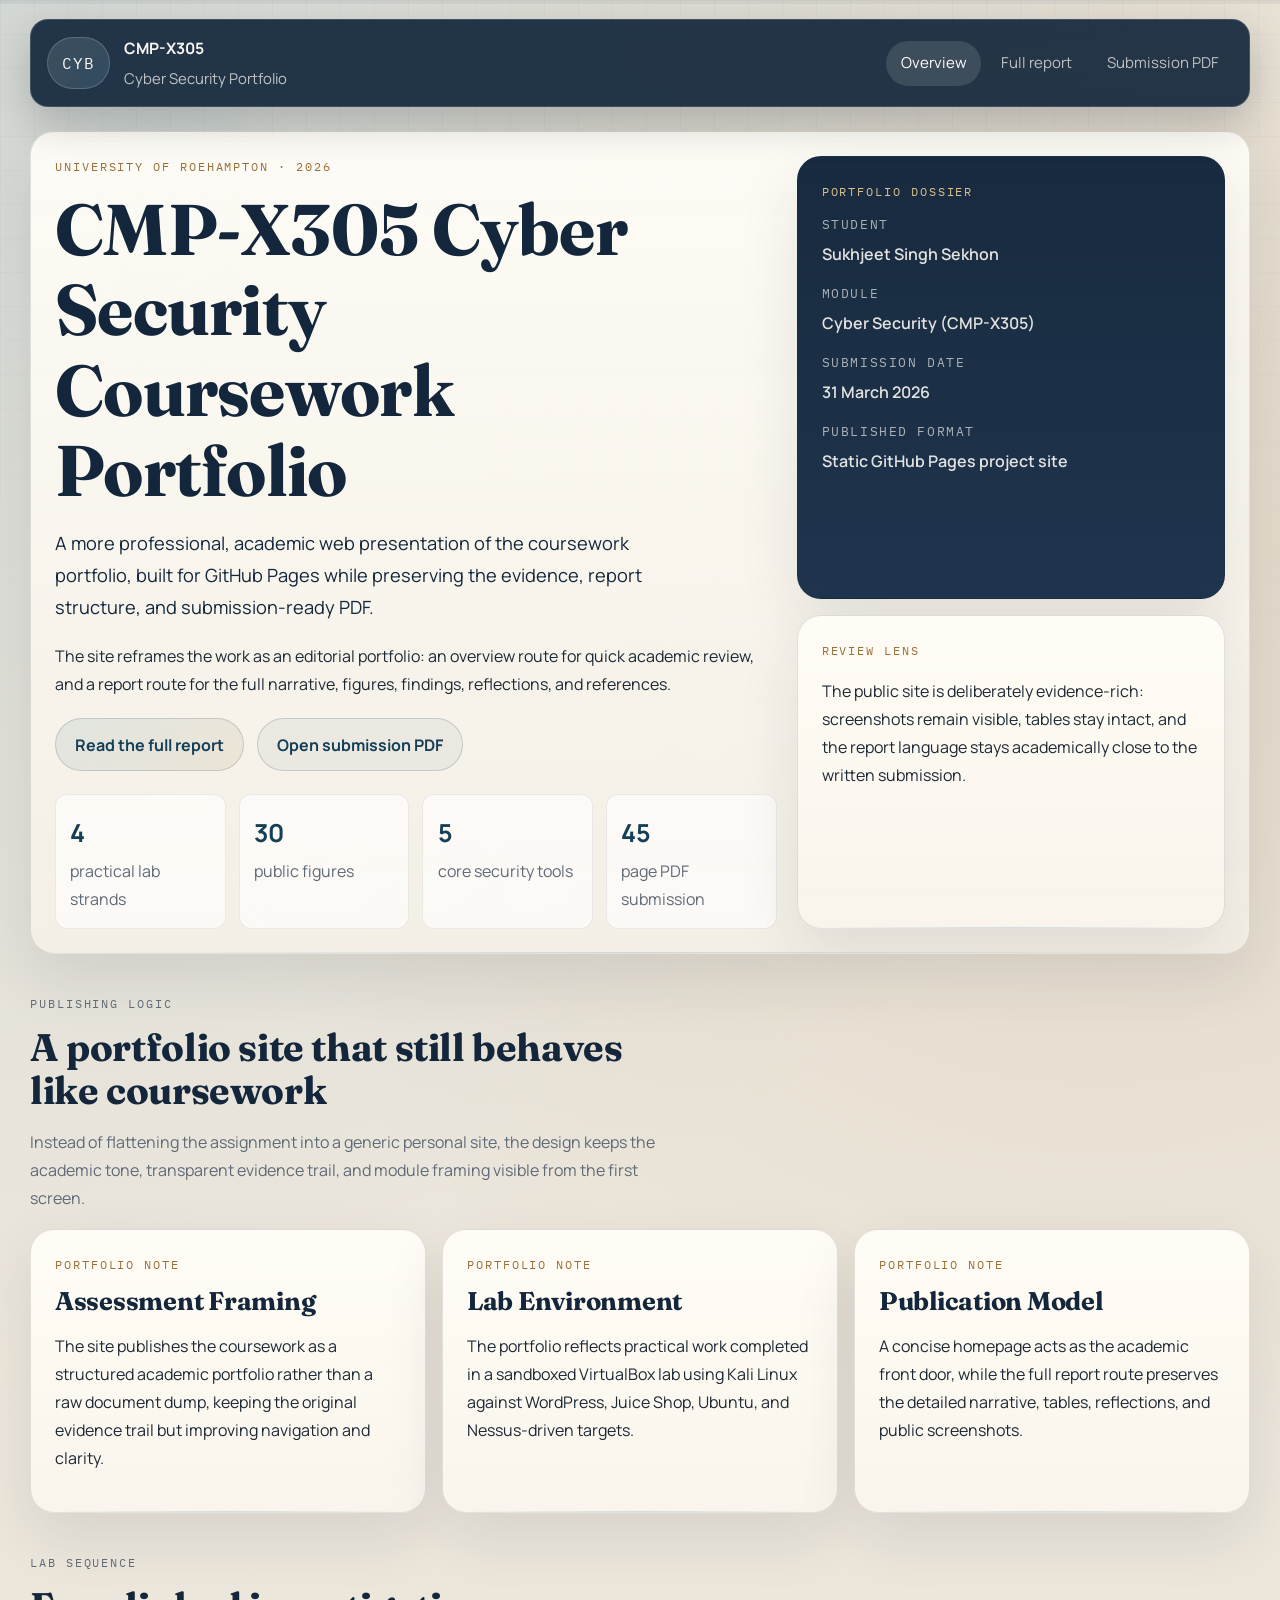
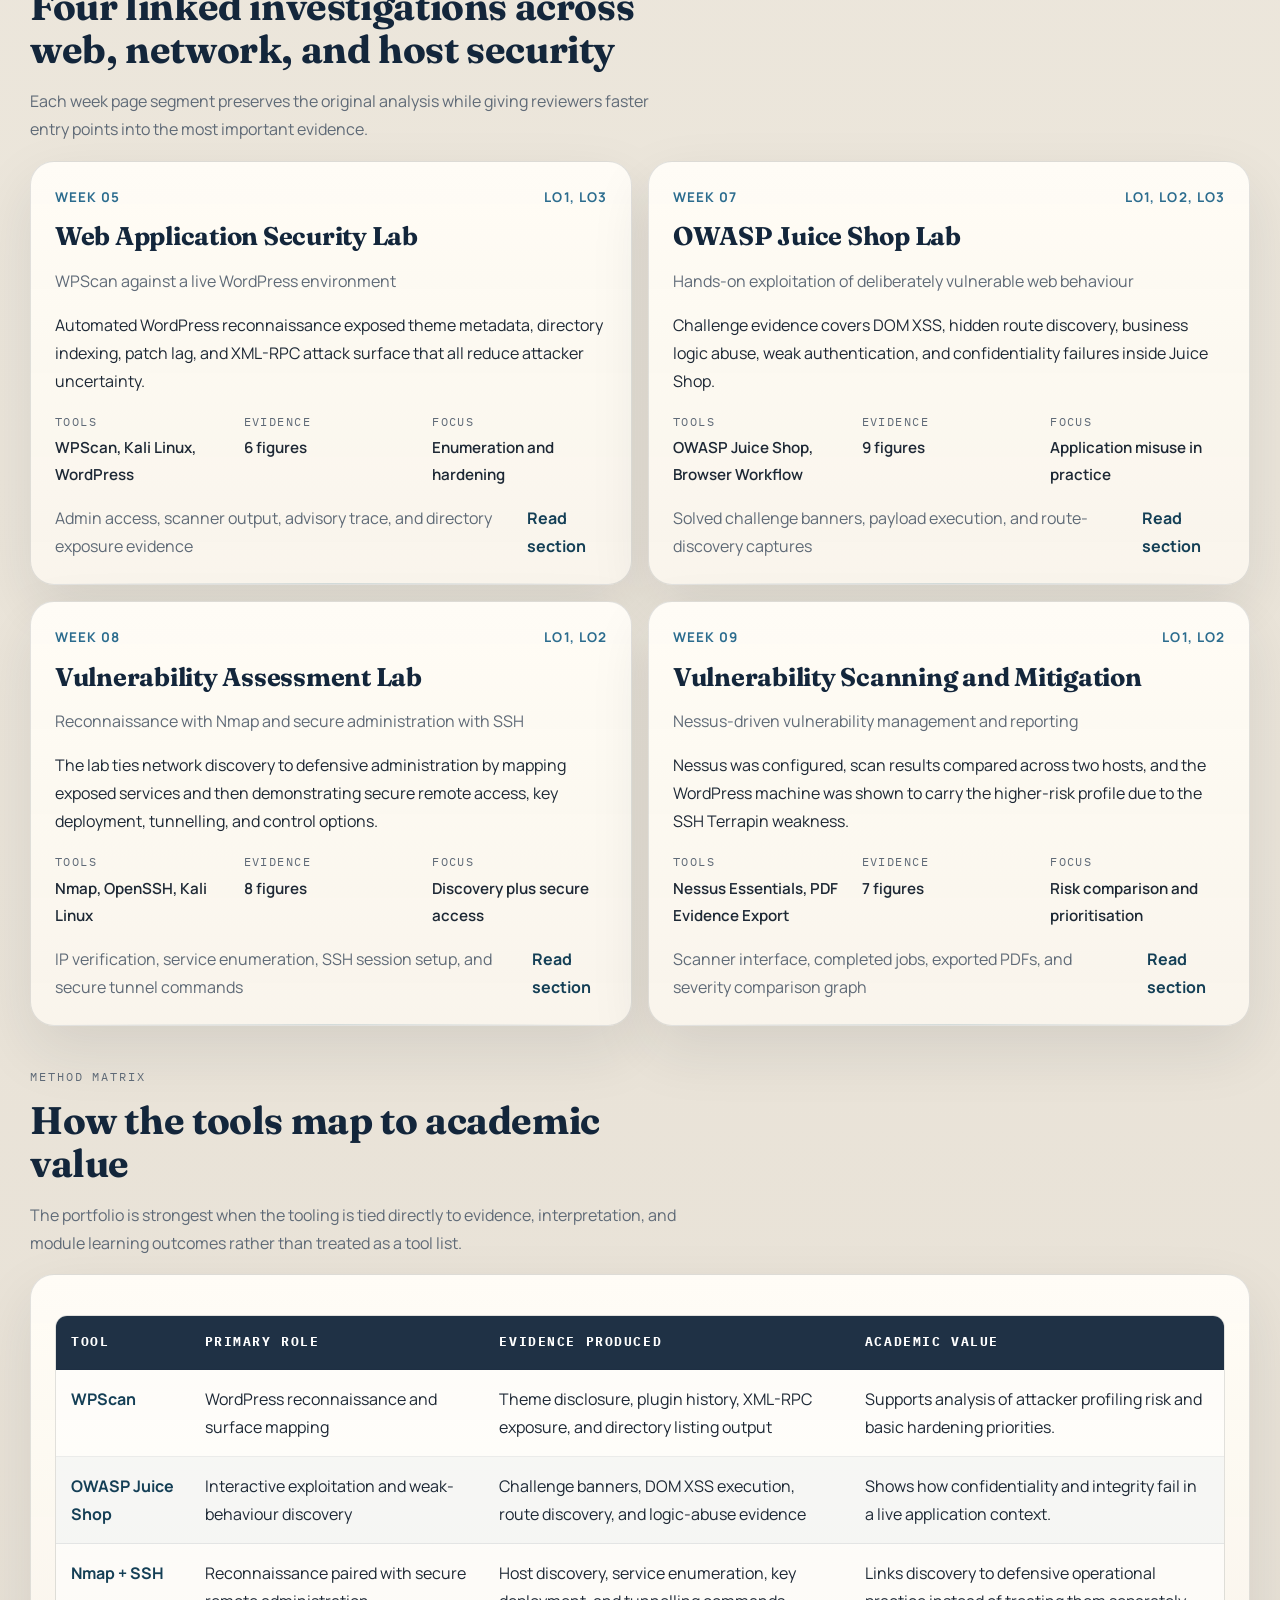
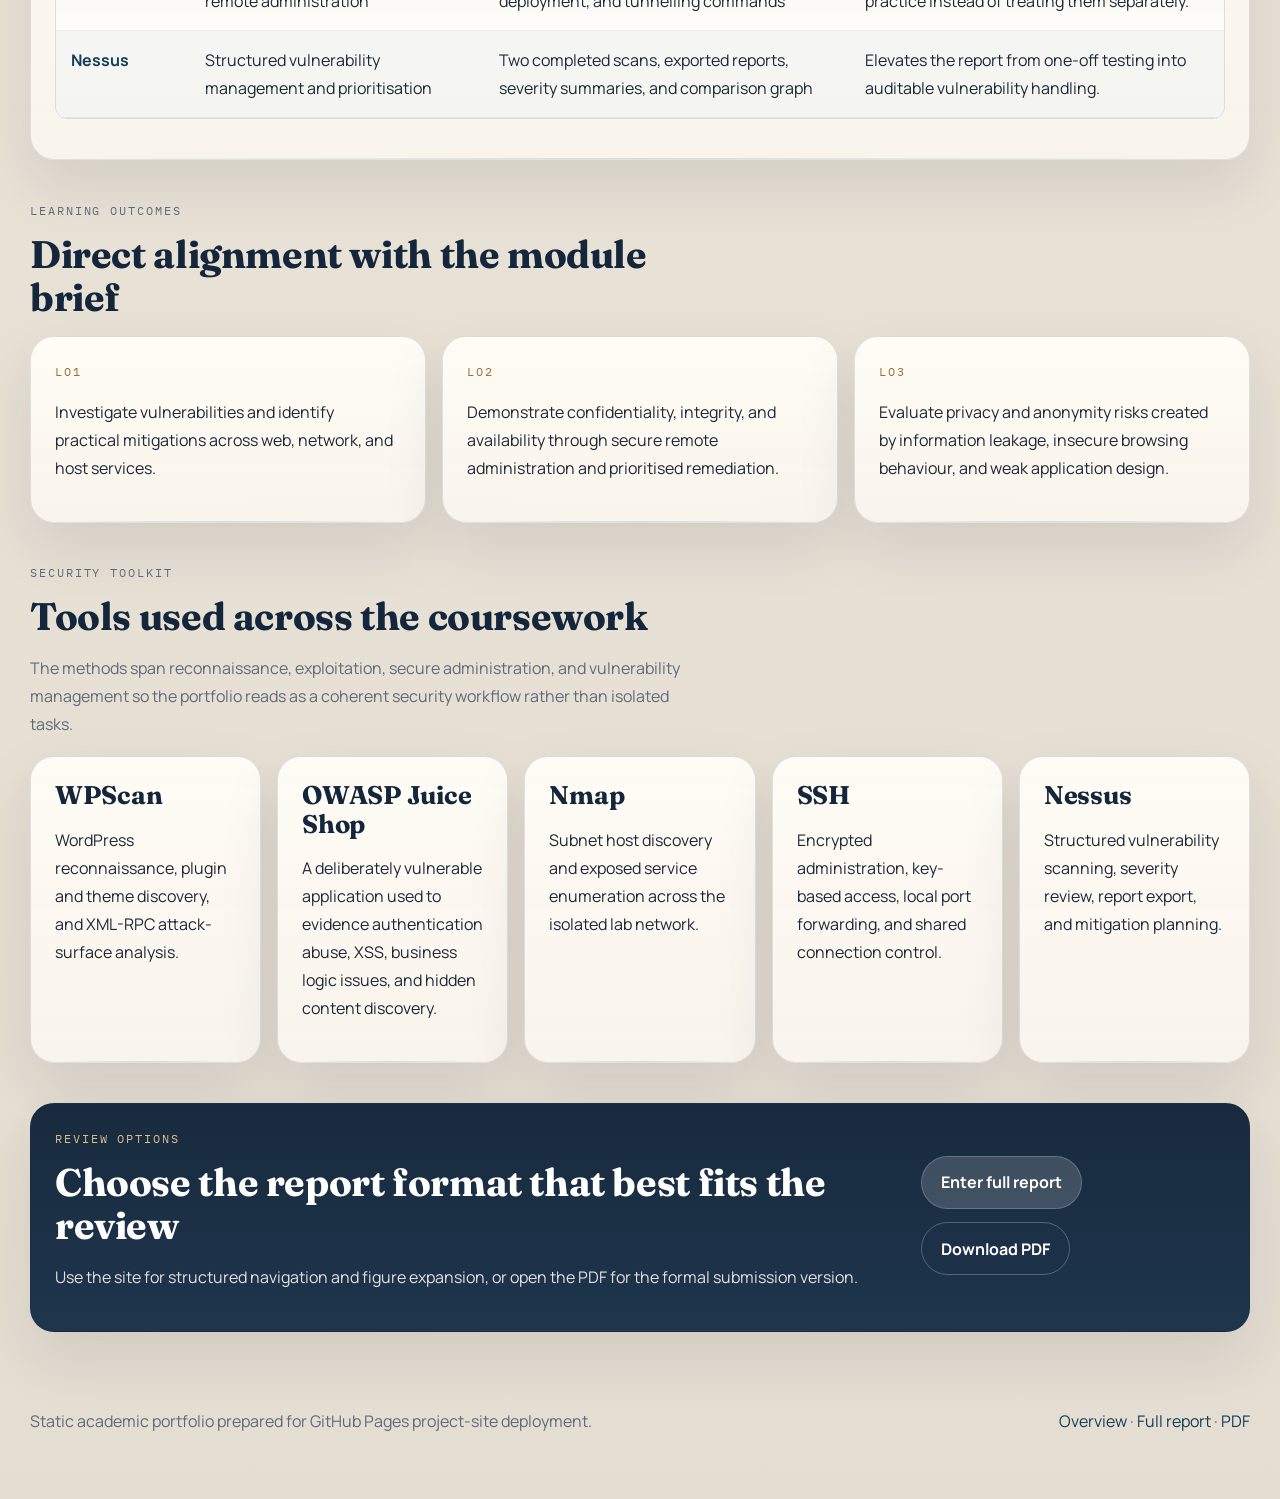
==== index.html @ ece49873 "Mirror Pages site to repo root for compatibility" ====
<!doctype html>
<html lang="en">
  <head>
    <meta charset="utf-8" />
    <meta name="viewport" content="width=device-width, initial-scale=1" />
    <title>CMP-X305 Cyber Security Portfolio</title>
    <meta name="description" content="An academic GitHub Pages portfolio for CMP-X305, presenting four cyber security labs with structured evidence, analysis, reflection, and downloadable submission material." />
    <meta name="theme-color" content="#112338" />
    <link rel="stylesheet" href="assets/css/styles.css" />
  </head>
  <body class="page-home">
    <div class="scroll-progress" aria-hidden="true"><span class="scroll-progress__bar" data-progress-bar></span></div>
    <a class="skip-link" href="#main-content">Skip to main content</a>
    <div class="page-glow page-glow--one" aria-hidden="true"></div>
    <div class="page-glow page-glow--two" aria-hidden="true"></div>
    <div class="site-shell">
      
    <header class="site-header">
      <a class="brand" href="./">
        <span class="brand-mark">CYB</span>
        <span class="brand-text">
          <strong>CMP-X305</strong>
          <span>Cyber Security Portfolio</span>
        </span>
      </a>
      <nav class="site-nav" aria-label="Primary">
        <a href="./" aria-current="page">Overview</a>
        <a href="report/">Full report</a>
        <a href="assets/docs/cyb-report-fixed-v3.pdf">Submission PDF</a>
      </nav>
    </header>
    
      <main id="main-content">
        <section class="hero panel panel--hero" data-reveal>
          <div class="hero__copy">
            <p class="section-kicker">University of Roehampton · 2026</p>
            <h1>CMP-X305 Cyber Security Coursework Portfolio</h1>
            <p class="hero__lede">
              A more professional, academic web presentation of the coursework portfolio, built for GitHub Pages while preserving the evidence, report structure, and submission-ready PDF.
            </p>
            <p>
              The site reframes the work as an editorial portfolio: an overview route for quick academic review, and a report route for the full narrative, figures, findings, reflections, and references.
            </p>
            <div class="hero__actions">
              <a class="button" href="report/">Read the full report</a>
              <a class="button button--secondary" href="assets/docs/cyb-report-fixed-v3.pdf">Open submission PDF</a>
            </div>
            <ul class="hero-stats">
              <li><strong>4</strong><span>practical lab strands</span></li>
              <li><strong>30</strong><span>public figures</span></li>
              <li><strong>5</strong><span>core security tools</span></li>
              <li><strong>45</strong><span>page PDF submission</span></li>
            </ul>
          </div>
          <aside class="hero__aside">
            <article class="aside-card panel panel--navy">
              <p class="section-kicker">Portfolio dossier</p>
              <dl class="meta-list">
                <div><dt>Student</dt><dd>Sukhjeet Singh Sekhon</dd></div>
                <div><dt>Module</dt><dd>Cyber Security (CMP-X305)</dd></div>
                <div><dt>Submission date</dt><dd>31 March 2026</dd></div>
                <div><dt>Published format</dt><dd>Static GitHub Pages project site</dd></div>
              </dl>
            </article>
            <article class="aside-card panel panel--paper">
              <p class="section-kicker">Review lens</p>
              <p>
                The public site is deliberately evidence-rich: screenshots remain visible, tables stay intact, and the report language stays academically close to the written submission.
              </p>
            </article>
          </aside>
        </section>

        <section class="section-block">
          <div class="section-heading" data-reveal>
            <p class="section-kicker">Publishing logic</p>
            <h2>A portfolio site that still behaves like coursework</h2>
            <p>Instead of flattening the assignment into a generic personal site, the design keeps the academic tone, transparent evidence trail, and module framing visible from the first screen.</p>
          </div>
          <div class="dossier-grid">
            
            <article class="dossier-card panel panel--paper" data-reveal>
              <p class="section-kicker">Portfolio note</p>
              <h3>Assessment Framing</h3>
              <p>The site publishes the coursework as a structured academic portfolio rather than a raw document dump, keeping the original evidence trail but improving navigation and clarity.</p>
            </article>
            

            <article class="dossier-card panel panel--paper" data-reveal>
              <p class="section-kicker">Portfolio note</p>
              <h3>Lab Environment</h3>
              <p>The portfolio reflects practical work completed in a sandboxed VirtualBox lab using Kali Linux against WordPress, Juice Shop, Ubuntu, and Nessus-driven targets.</p>
            </article>
            

            <article class="dossier-card panel panel--paper" data-reveal>
              <p class="section-kicker">Portfolio note</p>
              <h3>Publication Model</h3>
              <p>A concise homepage acts as the academic front door, while the full report route preserves the detailed narrative, tables, reflections, and public screenshots.</p>
            </article>
            
          </div>
        </section>

        <section class="section-block">
          <div class="section-heading" data-reveal>
            <p class="section-kicker">Lab sequence</p>
            <h2>Four linked investigations across web, network, and host security</h2>
            <p>Each week page segment preserves the original analysis while giving reviewers faster entry points into the most important evidence.</p>
          </div>
          <div class="week-grid">
            
            <article class="week-card panel panel--paper" data-reveal>
              <div class="week-card__eyebrow">
                <span>Week 05</span>
                <span>LO1, LO3</span>
              </div>
              <h3>Web Application Security Lab</h3>
              <p class="week-card__topic">WPScan against a live WordPress environment</p>
              <p>Automated WordPress reconnaissance exposed theme metadata, directory indexing, patch lag, and XML-RPC attack surface that all reduce attacker uncertainty.</p>
              <dl class="metric-grid">
                <div><dt>Tools</dt><dd>WPScan, Kali Linux, WordPress</dd></div>
                <div><dt>Evidence</dt><dd>6 figures</dd></div>
                <div><dt>Focus</dt><dd>Enumeration and hardening</dd></div>
              </dl>
              <div class="card-footer">
                <span>Admin access, scanner output, advisory trace, and directory exposure evidence</span>
                <a class="text-link" href="report/#week-05">Read section</a>
              </div>
            </article>
            

            <article class="week-card panel panel--paper" data-reveal>
              <div class="week-card__eyebrow">
                <span>Week 07</span>
                <span>LO1, LO2, LO3</span>
              </div>
              <h3>OWASP Juice Shop Lab</h3>
              <p class="week-card__topic">Hands-on exploitation of deliberately vulnerable web behaviour</p>
              <p>Challenge evidence covers DOM XSS, hidden route discovery, business logic abuse, weak authentication, and confidentiality failures inside Juice Shop.</p>
              <dl class="metric-grid">
                <div><dt>Tools</dt><dd>OWASP Juice Shop, Browser Workflow</dd></div>
                <div><dt>Evidence</dt><dd>9 figures</dd></div>
                <div><dt>Focus</dt><dd>Application misuse in practice</dd></div>
              </dl>
              <div class="card-footer">
                <span>Solved challenge banners, payload execution, and route-discovery captures</span>
                <a class="text-link" href="report/#week-07">Read section</a>
              </div>
            </article>
            

            <article class="week-card panel panel--paper" data-reveal>
              <div class="week-card__eyebrow">
                <span>Week 08</span>
                <span>LO1, LO2</span>
              </div>
              <h3>Vulnerability Assessment Lab</h3>
              <p class="week-card__topic">Reconnaissance with Nmap and secure administration with SSH</p>
              <p>The lab ties network discovery to defensive administration by mapping exposed services and then demonstrating secure remote access, key deployment, tunnelling, and control options.</p>
              <dl class="metric-grid">
                <div><dt>Tools</dt><dd>Nmap, OpenSSH, Kali Linux</dd></div>
                <div><dt>Evidence</dt><dd>8 figures</dd></div>
                <div><dt>Focus</dt><dd>Discovery plus secure access</dd></div>
              </dl>
              <div class="card-footer">
                <span>IP verification, service enumeration, SSH session setup, and secure tunnel commands</span>
                <a class="text-link" href="report/#week-08">Read section</a>
              </div>
            </article>
            

            <article class="week-card panel panel--paper" data-reveal>
              <div class="week-card__eyebrow">
                <span>Week 09</span>
                <span>LO1, LO2</span>
              </div>
              <h3>Vulnerability Scanning and Mitigation</h3>
              <p class="week-card__topic">Nessus-driven vulnerability management and reporting</p>
              <p>Nessus was configured, scan results compared across two hosts, and the WordPress machine was shown to carry the higher-risk profile due to the SSH Terrapin weakness.</p>
              <dl class="metric-grid">
                <div><dt>Tools</dt><dd>Nessus Essentials, PDF Evidence Export</dd></div>
                <div><dt>Evidence</dt><dd>7 figures</dd></div>
                <div><dt>Focus</dt><dd>Risk comparison and prioritisation</dd></div>
              </dl>
              <div class="card-footer">
                <span>Scanner interface, completed jobs, exported PDFs, and severity comparison graph</span>
                <a class="text-link" href="report/#week-09">Read section</a>
              </div>
            </article>
            
          </div>
        </section>

        <section class="section-block section-block--split">
          <div class="section-heading" data-reveal>
            <p class="section-kicker">Method matrix</p>
            <h2>How the tools map to academic value</h2>
            <p>The portfolio is strongest when the tooling is tied directly to evidence, interpretation, and module learning outcomes rather than treated as a tool list.</p>
          </div>
          <div class="panel panel--paper matrix-panel" data-reveal>
            <div class="table-wrap">
              <table class="report-table report-table--matrix">
                <thead>
                  <tr>
                    <th>Tool</th>
                    <th>Primary role</th>
                    <th>Evidence produced</th>
                    <th>Academic value</th>
                  </tr>
                </thead>
                <tbody>
                  <tr><td>WPScan</td><td>WordPress reconnaissance and surface mapping</td><td>Theme disclosure, plugin history, XML-RPC exposure, and directory listing output</td><td>Supports analysis of attacker profiling risk and basic hardening priorities.</td></tr><tr><td>OWASP Juice Shop</td><td>Interactive exploitation and weak-behaviour discovery</td><td>Challenge banners, DOM XSS execution, route discovery, and logic-abuse evidence</td><td>Shows how confidentiality and integrity fail in a live application context.</td></tr><tr><td>Nmap + SSH</td><td>Reconnaissance paired with secure remote administration</td><td>Host discovery, service enumeration, key deployment, and tunnelling commands</td><td>Links discovery to defensive operational practice instead of treating them separately.</td></tr><tr><td>Nessus</td><td>Structured vulnerability management and prioritisation</td><td>Two completed scans, exported reports, severity summaries, and comparison graph</td><td>Elevates the report from one-off testing into auditable vulnerability handling.</td></tr>
                </tbody>
              </table>
            </div>
          </div>
        </section>

        <section class="section-block">
          <div class="section-heading" data-reveal>
            <p class="section-kicker">Learning outcomes</p>
            <h2>Direct alignment with the module brief</h2>
          </div>
          <div class="outcome-grid">
            
            <article class="outcome-card panel panel--paper" data-reveal>
              <p class="section-kicker">LO1</p>
              <p>Investigate vulnerabilities and identify practical mitigations across web, network, and host services.</p>
            </article>
            

            <article class="outcome-card panel panel--paper" data-reveal>
              <p class="section-kicker">LO2</p>
              <p>Demonstrate confidentiality, integrity, and availability through secure remote administration and prioritised remediation.</p>
            </article>
            

            <article class="outcome-card panel panel--paper" data-reveal>
              <p class="section-kicker">LO3</p>
              <p>Evaluate privacy and anonymity risks created by information leakage, insecure browsing behaviour, and weak application design.</p>
            </article>
            
          </div>
        </section>

        <section class="section-block">
          <div class="section-heading" data-reveal>
            <p class="section-kicker">Security toolkit</p>
            <h2>Tools used across the coursework</h2>
            <p>The methods span reconnaissance, exploitation, secure administration, and vulnerability management so the portfolio reads as a coherent security workflow rather than isolated tasks.</p>
          </div>
          <div class="tool-grid">
            
            <article class="tool-card panel panel--paper" data-reveal>
              <h3>WPScan</h3>
              <p>WordPress reconnaissance, plugin and theme discovery, and XML-RPC attack-surface analysis.</p>
            </article>
            

            <article class="tool-card panel panel--paper" data-reveal>
              <h3>OWASP Juice Shop</h3>
              <p>A deliberately vulnerable application used to evidence authentication abuse, XSS, business logic issues, and hidden content discovery.</p>
            </article>
            

            <article class="tool-card panel panel--paper" data-reveal>
              <h3>Nmap</h3>
              <p>Subnet host discovery and exposed service enumeration across the isolated lab network.</p>
            </article>
            

            <article class="tool-card panel panel--paper" data-reveal>
              <h3>SSH</h3>
              <p>Encrypted administration, key-based access, local port forwarding, and shared connection control.</p>
            </article>
            

            <article class="tool-card panel panel--paper" data-reveal>
              <h3>Nessus</h3>
              <p>Structured vulnerability scanning, severity review, report export, and mitigation planning.</p>
            </article>
            
          </div>
        </section>

        <section class="section-block">
          <div class="cta-panel panel panel--navy" data-reveal>
            <div>
              <p class="section-kicker">Review options</p>
              <h2>Choose the report format that best fits the review</h2>
              <p>Use the site for structured navigation and figure expansion, or open the PDF for the formal submission version.</p>
            </div>
            <div class="cta-actions">
              <a class="button button--light" href="report/">Enter full report</a>
              <a class="button button--ghost-light" href="assets/docs/cyb-report-fixed-v3.pdf">Download PDF</a>
            </div>
          </div>
        </section>
      </main>
      
    <footer class="site-footer">
      <p>Static academic portfolio prepared for GitHub Pages project-site deployment.</p>
      <p><a href="./">Overview</a> · <a href="report/">Full report</a> · <a href="assets/docs/cyb-report-fixed-v3.pdf">PDF</a></p>
    </footer>
    
    </div>
    
    <div class="lightbox" data-lightbox hidden>
      <button class="lightbox-backdrop" type="button" aria-label="Close expanded figure" data-lightbox-close></button>
      <div class="lightbox-dialog" role="dialog" aria-modal="true" aria-label="Expanded report figure">
        <button class="lightbox-close" type="button" data-lightbox-close>Close</button>
        <img src="assets/img/week-05/figure-01-wordpress-admin-dashboard.png" alt="" data-lightbox-image />
        <p class="lightbox-caption" data-lightbox-caption></p>
      </div>
    </div>
    
    <script src="assets/js/site.js" defer></script>
  </body>
</html>
---- assets/css/styles.css ----
@import url("https://fonts.googleapis.com/css2?family=Manrope:wght@400;500;600;700;800&family=Fraunces:opsz,wght@9..144,500;9..144,600;9..144,700&family=IBM+Plex+Mono:wght@400;500&display=swap");

:root {
  --bg: #ece7dd;
  --bg-soft: #f7f3eb;
  --surface: rgba(255, 251, 245, 0.9);
  --surface-strong: #fffdf8;
  --navy: #13263b;
  --navy-soft: #213852;
  --ink: #1d2835;
  --muted: #5f6a77;
  --line: rgba(20, 35, 52, 0.12);
  --accent: #2b6c8e;
  --accent-strong: #143f56;
  --accent-soft: rgba(43, 108, 142, 0.1);
  --gold: #9b6e37;
  --gold-soft: rgba(155, 110, 55, 0.11);
  --shadow: 0 24px 60px rgba(26, 35, 45, 0.1);
  --radius-xl: 30px;
  --radius-lg: 24px;
  --radius-md: 18px;
  --radius-sm: 12px;
  --content-width: min(1220px, calc(100vw - 2rem));
}

*,
*::before,
*::after {
  box-sizing: border-box;
}

html {
  scroll-behavior: smooth;
}

body {
  margin: 0;
  min-height: 100vh;
  color: var(--ink);
  background:
    radial-gradient(circle at top left, rgba(43, 108, 142, 0.14), transparent 28%),
    radial-gradient(circle at 86% 11%, rgba(155, 110, 55, 0.14), transparent 22%),
    linear-gradient(180deg, #eee9df 0%, #ebe5da 44%, #e4ddd2 100%);
  font-family: "Manrope", "Segoe UI", sans-serif;
  line-height: 1.75;
}

body::before {
  position: fixed;
  inset: 0;
  z-index: -2;
  content: "";
  background-image:
    linear-gradient(rgba(19, 38, 59, 0.035) 1px, transparent 1px),
    linear-gradient(90deg, rgba(19, 38, 59, 0.035) 1px, transparent 1px);
  background-size: 34px 34px;
  mask-image: linear-gradient(180deg, rgba(0, 0, 0, 0.75), transparent 88%);
}

a {
  color: var(--accent-strong);
  text-decoration: none;
}

a:hover {
  color: var(--accent);
}

img {
  display: block;
  max-width: 100%;
}

code {
  padding: 0.12rem 0.42rem;
  border: 1px solid rgba(20, 63, 86, 0.12);
  border-radius: 999px;
  background: rgba(20, 63, 86, 0.06);
  color: var(--accent-strong);
  font-family: "IBM Plex Mono", "Cascadia Code", monospace;
  font-size: 0.94em;
}

.skip-link {
  position: absolute;
  left: 1rem;
  top: -4rem;
  z-index: 100;
  padding: 0.75rem 1rem;
  border-radius: 999px;
  background: var(--navy);
  color: #fff;
}

.skip-link:focus {
  top: 1rem;
}

.scroll-progress {
  position: fixed;
  top: 0;
  left: 0;
  z-index: 120;
  width: 100%;
  height: 4px;
  background: rgba(19, 38, 59, 0.06);
}

.scroll-progress__bar {
  display: block;
  width: 0;
  height: 100%;
  background: linear-gradient(90deg, var(--accent), var(--gold));
  transition: width 0.15s ease;
}

.page-glow {
  position: fixed;
  z-index: -1;
  border-radius: 999px;
  filter: blur(32px);
  opacity: 0.42;
  pointer-events: none;
}

.page-glow--one {
  top: 8rem;
  left: 4rem;
  width: 14rem;
  height: 14rem;
  background: rgba(43, 108, 142, 0.18);
}

.page-glow--two {
  right: 5rem;
  bottom: 8rem;
  width: 18rem;
  height: 18rem;
  background: rgba(155, 110, 55, 0.16);
}

.site-shell {
  width: var(--content-width);
  margin: 0 auto;
  padding: 1.2rem 0 3rem;
}

.site-header {
  display: flex;
  align-items: center;
  justify-content: space-between;
  gap: 1rem;
  margin-bottom: 1.5rem;
  padding: 0.95rem 1rem;
  border: 1px solid rgba(255, 255, 255, 0.14);
  border-radius: var(--radius-md);
  background: rgba(19, 38, 59, 0.92);
  color: #f8f6f1;
  box-shadow: 0 16px 40px rgba(14, 21, 30, 0.22);
  backdrop-filter: blur(18px);
  position: sticky;
  top: 1rem;
  z-index: 40;
}

.brand {
  display: inline-flex;
  align-items: center;
  gap: 0.9rem;
  color: inherit;
}

.brand-mark {
  display: inline-flex;
  align-items: center;
  justify-content: center;
  min-width: 3.2rem;
  min-height: 3.2rem;
  padding: 0.6rem 0.85rem;
  border-radius: 999px;
  border: 1px solid rgba(255, 255, 255, 0.18);
  background: linear-gradient(135deg, rgba(255, 255, 255, 0.12), rgba(132, 201, 231, 0.16));
  color: #f8f6f1;
  font-family: "IBM Plex Mono", "Cascadia Code", monospace;
  letter-spacing: 0.08em;
}

.brand-text {
  display: grid;
  gap: 0.12rem;
}

.brand-text strong {
  font-size: 0.98rem;
}

.brand-text span {
  color: rgba(248, 246, 241, 0.74);
  font-size: 0.93rem;
}

.site-nav {
  display: flex;
  flex-wrap: wrap;
  gap: 0.35rem;
}

.site-nav a {
  padding: 0.58rem 0.9rem;
  border-radius: 999px;
  color: rgba(248, 246, 241, 0.72);
  font-size: 0.94rem;
}

.site-nav a:hover,
.site-nav a[aria-current="page"] {
  background: rgba(255, 255, 255, 0.12);
  color: #fff;
}

.panel {
  position: relative;
  overflow: hidden;
  border-radius: var(--radius-lg);
  border: 1px solid var(--line);
  box-shadow: var(--shadow);
}

.panel--paper {
  background:
    linear-gradient(180deg, rgba(255, 252, 246, 0.98), rgba(249, 245, 236, 0.96));
}

.panel--navy {
  background:
    linear-gradient(180deg, rgba(19, 38, 59, 0.98), rgba(26, 49, 74, 0.98));
  color: #f8f6f1;
}

.panel--hero {
  background:
    linear-gradient(180deg, rgba(255, 253, 247, 0.94), rgba(245, 240, 230, 0.92));
}

.panel::after {
  position: absolute;
  left: 1.2rem;
  right: 1.2rem;
  bottom: 0;
  height: 1px;
  content: "";
  background: linear-gradient(90deg, transparent, rgba(43, 108, 142, 0.18), transparent);
}

.hero,
.report-hero,
.report-section,
.sidebar-card,
.dossier-card,
.week-card,
.tool-card,
.outcome-card,
.cta-panel,
.aside-card,
.matrix-panel {
  padding: 1.5rem;
}

.hero {
  display: grid;
  grid-template-columns: minmax(0, 1.55fr) minmax(280px, 0.92fr);
  gap: 1.25rem;
  margin-bottom: 2.4rem;
}

.hero__aside {
  display: grid;
  gap: 1rem;
}

.section-kicker {
  margin: 0 0 0.75rem;
  color: var(--gold);
  text-transform: uppercase;
  letter-spacing: 0.16em;
  font-size: 0.75rem;
  font-family: "IBM Plex Mono", "Cascadia Code", monospace;
}

.panel--navy .section-kicker,
.site-header .section-kicker {
  color: #d9c18e;
}

h1,
h2,
h3,
h4 {
  margin: 0 0 0.8rem;
  color: var(--navy);
  font-family: "Fraunces", Georgia, serif;
  line-height: 1.12;
  letter-spacing: -0.01em;
}

.panel--navy h1,
.panel--navy h2,
.panel--navy h3,
.panel--navy h4 {
  color: #fff;
}

h1 {
  font-size: clamp(2.7rem, 5.6vw, 4.9rem);
  max-width: 12ch;
}

h2 {
  font-size: clamp(1.7rem, 3vw, 2.55rem);
}

h3 {
  font-size: clamp(1.2rem, 2vw, 1.6rem);
}

h4 {
  font-size: 1.02rem;
  color: var(--gold);
}

p,
li,
dd,
dt,
th,
td {
  font-size: 1rem;
}

.hero__lede {
  max-width: 58ch;
  color: var(--navy);
  font-size: 1.14rem;
}

.hero__actions,
.cta-actions {
  display: flex;
  flex-wrap: wrap;
  gap: 0.85rem;
  margin: 1.25rem 0 1.45rem;
}

.button {
  display: inline-flex;
  align-items: center;
  justify-content: center;
  min-height: 3rem;
  padding: 0.72rem 1.18rem;
  border-radius: 999px;
  border: 1px solid rgba(20, 63, 86, 0.18);
  background: linear-gradient(135deg, rgba(43, 108, 142, 0.1), rgba(155, 110, 55, 0.1));
  color: var(--accent-strong);
  font-weight: 700;
}

.button:hover {
  transform: translateY(-1px);
}

.button--secondary {
  background: rgba(20, 63, 86, 0.05);
}

.button--light {
  background: rgba(255, 255, 255, 0.16);
  color: #fff;
  border-color: rgba(255, 255, 255, 0.2);
}

.button--ghost-light {
  background: transparent;
  color: #fff;
  border-color: rgba(255, 255, 255, 0.25);
}

.button--block {
  width: 100%;
}

.hero-stats,
.report-shortcuts,
.toc-list,
.plain-list,
.evidence-list {
  padding: 0;
  margin: 0;
  list-style: none;
}

.hero-stats {
  display: grid;
  grid-template-columns: repeat(4, minmax(0, 1fr));
  gap: 0.8rem;
}

.hero-stats li {
  padding: 0.95rem 0.9rem;
  border: 1px solid rgba(20, 35, 52, 0.08);
  border-radius: var(--radius-sm);
  background: rgba(255, 255, 255, 0.62);
}

.hero-stats strong {
  display: block;
  margin-bottom: 0.18rem;
  color: var(--accent-strong);
  font-size: 1.55rem;
}

.hero-stats span,
.week-card__topic,
.card-footer span,
.section-heading p,
.meta-list dt,
.section-summary,
.report-figure figcaption,
.lightbox-caption {
  color: var(--muted);
}

.meta-list {
  margin: 0;
}

.meta-list div + div {
  margin-top: 0.95rem;
}

.meta-list dt {
  margin-bottom: 0.18rem;
  font-size: 0.82rem;
  text-transform: uppercase;
  letter-spacing: 0.12em;
  font-family: "IBM Plex Mono", "Cascadia Code", monospace;
}

.meta-list dd {
  margin: 0;
  font-weight: 600;
}

.panel--navy .meta-list dt,
.panel--navy .meta-list dd,
.panel--navy p {
  color: rgba(248, 246, 241, 0.9);
}

.panel--navy .meta-list dt {
  color: rgba(248, 246, 241, 0.66);
}

.section-block {
  margin-bottom: 2.45rem;
}

.section-heading {
  max-width: 65ch;
  margin-bottom: 1.1rem;
}

.dossier-grid,
.week-grid,
.tool-grid,
.outcome-grid {
  display: grid;
  gap: 1rem;
}

.dossier-grid,
.outcome-grid {
  grid-template-columns: repeat(3, minmax(0, 1fr));
}

.week-grid {
  grid-template-columns: repeat(2, minmax(0, 1fr));
}

.tool-grid {
  grid-template-columns: repeat(5, minmax(0, 1fr));
}

.week-card__eyebrow {
  display: flex;
  align-items: center;
  justify-content: space-between;
  gap: 1rem;
  margin-bottom: 0.8rem;
  color: var(--accent);
  font-size: 0.84rem;
  font-weight: 700;
  text-transform: uppercase;
  letter-spacing: 0.08em;
}

.metric-grid {
  display: grid;
  grid-template-columns: repeat(3, minmax(0, 1fr));
  gap: 0.85rem;
  margin: 1rem 0 0;
}

.metric-grid dt {
  margin-bottom: 0.22rem;
  color: var(--muted);
  font-size: 0.76rem;
  text-transform: uppercase;
  letter-spacing: 0.12em;
  font-family: "IBM Plex Mono", "Cascadia Code", monospace;
}

.metric-grid dd {
  margin: 0;
  color: var(--ink);
  font-size: 0.95rem;
  font-weight: 600;
}

.card-footer {
  display: flex;
  align-items: flex-start;
  justify-content: space-between;
  gap: 1rem;
  margin-top: 1rem;
}

.text-link {
  font-weight: 700;
}

.section-block--split .matrix-panel {
  margin-top: 1rem;
}

.report-layout {
  display: grid;
  grid-template-columns: minmax(250px, 295px) minmax(0, 1fr);
  gap: 1.25rem;
}

.report-sidebar {
  position: sticky;
  top: 6.2rem;
  height: fit-content;
}

.report-main {
  display: grid;
  gap: 1rem;
}

.report-shortcuts {
  display: flex;
  flex-wrap: wrap;
  gap: 0.65rem;
  margin-top: 1.1rem;
}

.report-shortcuts a {
  padding: 0.42rem 0.72rem;
  border-radius: 999px;
  background: rgba(20, 63, 86, 0.06);
  color: var(--accent-strong);
  font-size: 0.92rem;
  font-weight: 600;
}

.report-shortcuts a:hover {
  background: rgba(20, 63, 86, 0.1);
}

.toc-list li + li {
  margin-top: 0.55rem;
}

.toc-list a {
  color: rgba(248, 246, 241, 0.72);
}

.toc-list a.is-active,
.toc-list a:hover {
  color: #fff;
}

.report-section {
  scroll-margin-top: 7rem;
}

.report-section--week {
  border-top: 4px solid rgba(43, 108, 142, 0.18);
}

.section-intro {
  margin-bottom: 1rem;
  padding-bottom: 1rem;
  border-bottom: 1px solid var(--line);
}

.section-intro--week {
  display: grid;
  grid-template-columns: minmax(0, 1.3fr) minmax(260px, 0.95fr);
  gap: 1rem;
}

.section-intro__meta {
  display: grid;
  gap: 0.8rem;
  margin: 0;
  padding: 0;
}

.section-intro__meta div {
  padding: 0.8rem 0.9rem;
  border-radius: var(--radius-sm);
  background: rgba(20, 63, 86, 0.04);
}

.section-intro__meta dt {
  margin-bottom: 0.2rem;
  color: var(--muted);
  font-size: 0.76rem;
  text-transform: uppercase;
  letter-spacing: 0.12em;
  font-family: "IBM Plex Mono", "Cascadia Code", monospace;
}

.section-intro__meta dd {
  margin: 0;
  color: var(--ink);
  font-size: 0.95rem;
  font-weight: 600;
}

.report-divider {
  border: 0;
  height: 1px;
  margin: 0.45rem 0;
  background: linear-gradient(90deg, transparent, rgba(20, 63, 86, 0.18), transparent);
}

.table-wrap {
  margin: 1rem 0;
  overflow-x: auto;
  border: 1px solid var(--line);
  border-radius: var(--radius-sm);
}

.report-table {
  width: 100%;
  min-width: 760px;
  border-collapse: collapse;
  background: rgba(255, 255, 255, 0.52);
}

.report-table th,
.report-table td {
  padding: 0.94rem 0.95rem;
  text-align: left;
  vertical-align: top;
  border-bottom: 1px solid rgba(20, 35, 52, 0.08);
}

.report-table th {
  background: rgba(19, 38, 59, 0.95);
  color: #fff;
  font-size: 0.82rem;
  text-transform: uppercase;
  letter-spacing: 0.12em;
  font-family: "IBM Plex Mono", "Cascadia Code", monospace;
}

.report-table tbody tr:nth-child(even) {
  background: rgba(20, 63, 86, 0.03);
}

.report-table--matrix td:nth-child(1) {
  font-weight: 700;
  color: var(--accent-strong);
}

.plain-list,
.evidence-list {
  display: grid;
  gap: 0.6rem;
  margin: 0.8rem 0 1rem;
}

.plain-list li,
.evidence-list li {
  position: relative;
  padding-left: 1.2rem;
}

.plain-list li::before,
.evidence-list li::before {
  position: absolute;
  left: 0;
  top: 0.65rem;
  width: 0.4rem;
  height: 0.4rem;
  border-radius: 999px;
  content: "";
  background: var(--accent);
}

.evidence-list li {
  padding: 0.85rem 0.95rem 0.85rem 2rem;
  border-radius: var(--radius-sm);
  background: rgba(20, 63, 86, 0.05);
}

.evidence-list li::before {
  left: 0.95rem;
  background: var(--gold);
}

.key-points-label {
  margin: 1rem 0 0.4rem;
  color: var(--gold);
  font-weight: 700;
}

.report-figure {
  margin: 1.35rem 0 1rem;
  border-radius: var(--radius-md);
  overflow: hidden;
  border: 1px solid var(--line);
  background: rgba(255, 255, 255, 0.72);
}

.figure-button {
  position: relative;
  display: block;
  width: 100%;
  padding: 0;
  border: 0;
  background: transparent;
  cursor: zoom-in;
}

.figure-button img {
  width: 100%;
  height: auto;
  transition: transform 0.45s ease;
}

.figure-button__hint {
  position: absolute;
  right: 1rem;
  bottom: 1rem;
  padding: 0.4rem 0.65rem;
  border-radius: 999px;
  background: rgba(19, 38, 59, 0.78);
  color: #fff;
  font-size: 0.82rem;
  font-weight: 700;
  opacity: 0;
  transform: translateY(8px);
  transition: opacity 0.25s ease, transform 0.25s ease;
}

.figure-button:hover img,
.figure-button:focus-visible img {
  transform: scale(1.016);
}

.figure-button:hover .figure-button__hint,
.figure-button:focus-visible .figure-button__hint {
  opacity: 1;
  transform: translateY(0);
}

.report-figure figcaption {
  padding: 0.95rem 1rem 1rem;
  border-top: 1px solid var(--line);
  font-size: 0.95rem;
}

.section-actions {
  margin-top: 1.25rem;
  padding-top: 1rem;
  border-top: 1px solid var(--line);
}

.reference-list {
  margin: 0;
  padding-left: 1.25rem;
}

.reference-list li + li {
  margin-top: 0.85rem;
}

.cta-panel {
  display: flex;
  align-items: center;
  justify-content: space-between;
  gap: 1.2rem;
}

.lightbox {
  position: fixed;
  inset: 0;
  z-index: 120;
  display: grid;
  place-items: center;
}

.lightbox[hidden] {
  display: none;
}

.lightbox-backdrop {
  position: absolute;
  inset: 0;
  border: 0;
  background: rgba(10, 17, 28, 0.76);
}

.lightbox-dialog {
  position: relative;
  width: min(1080px, calc(100vw - 2rem));
  max-height: calc(100vh - 2rem);
  padding: 3.1rem 1rem 1rem;
  border-radius: var(--radius-md);
  background: rgba(255, 253, 248, 0.98);
  box-shadow: 0 28px 70px rgba(0, 0, 0, 0.35);
}

.lightbox-dialog img {
  max-width: 100%;
  max-height: calc(100vh - 10rem);
  margin: 0 auto;
  object-fit: contain;
}

.lightbox-caption {
  margin: 0.9rem auto 0;
  max-width: 80ch;
  text-align: center;
}

.lightbox-close {
  position: absolute;
  top: 0.85rem;
  right: 0.85rem;
  padding: 0.55rem 0.8rem;
  border: 0;
  border-radius: 999px;
  background: rgba(19, 38, 59, 0.92);
  color: #fff;
  font-weight: 700;
  cursor: pointer;
}

.site-footer {
  display: flex;
  flex-wrap: wrap;
  justify-content: space-between;
  gap: 1rem;
  margin-top: 2rem;
  padding: 1.25rem 0 0;
  color: var(--muted);
}

[data-reveal] {
  opacity: 0;
  transform: translateY(18px);
  transition: opacity 0.65s ease, transform 0.65s ease;
}

[data-reveal].is-visible {
  opacity: 1;
  transform: translateY(0);
}

@media (prefers-reduced-motion: reduce) {
  html {
    scroll-behavior: auto;
  }

  [data-reveal],
  .figure-button img,
  .figure-button__hint,
  .scroll-progress__bar {
    transition: none;
  }
}

@media (max-width: 1100px) {
  .hero,
  .report-layout,
  .section-intro--week,
  .dossier-grid,
  .outcome-grid,
  .tool-grid,
  .week-grid {
    grid-template-columns: 1fr;
  }

  .report-sidebar {
    position: static;
  }

  .tool-grid {
    grid-template-columns: repeat(2, minmax(0, 1fr));
  }

  .hero-stats,
  .metric-grid {
    grid-template-columns: repeat(2, minmax(0, 1fr));
  }
}

@media (max-width: 760px) {
  :root {
    --content-width: min(100vw - 1rem, 100%);
  }

  .site-shell {
    padding-top: 0.55rem;
  }

  .site-header,
  .card-footer,
  .site-footer,
  .cta-panel {
    flex-direction: column;
    align-items: flex-start;
  }

  .hero,
  .report-hero,
  .report-section,
  .sidebar-card,
  .dossier-card,
  .week-card,
  .tool-card,
  .outcome-card,
  .cta-panel,
  .aside-card,
  .matrix-panel {
    padding: 1.2rem;
  }

  .hero-stats,
  .metric-grid {
    grid-template-columns: 1fr;
  }

  .button,
  .button--block {
    width: 100%;
  }

  .report-table {
    min-width: 640px;
  }

  h1 {
    max-width: 100%;
  }
}
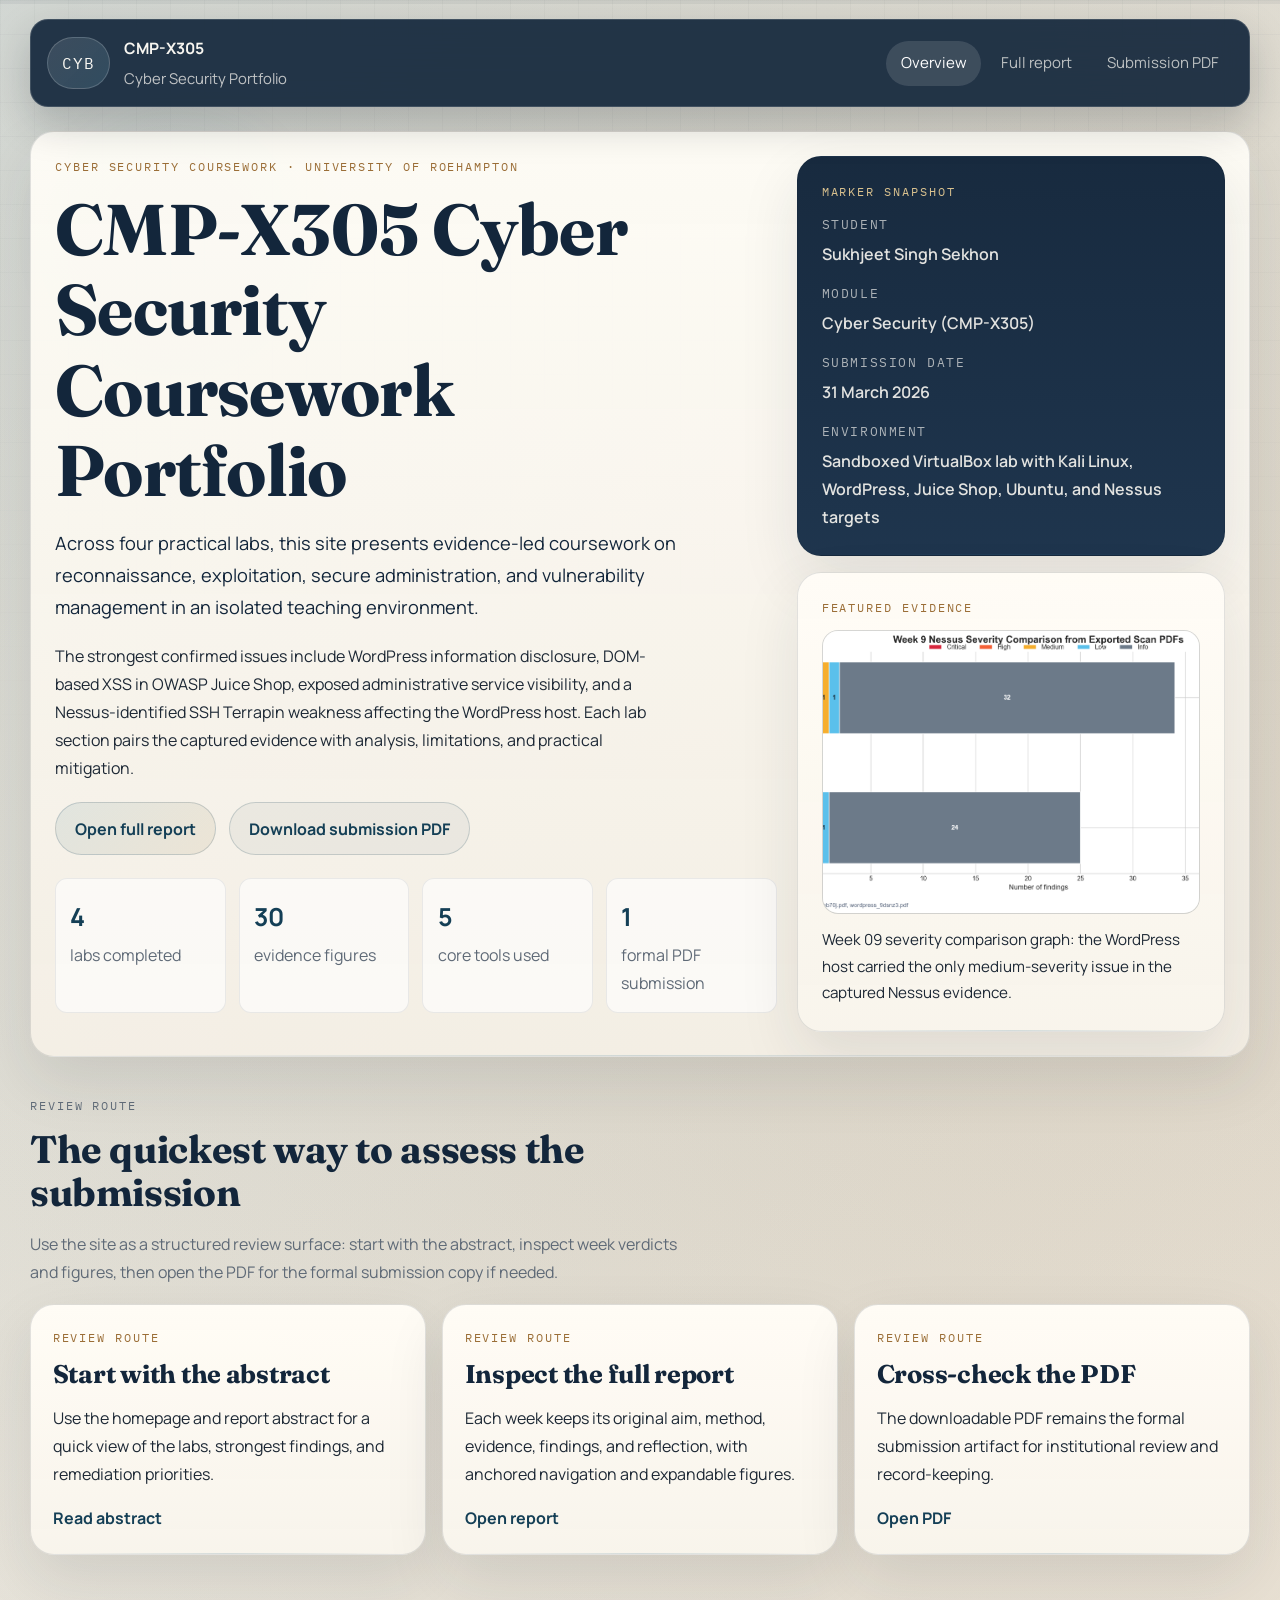
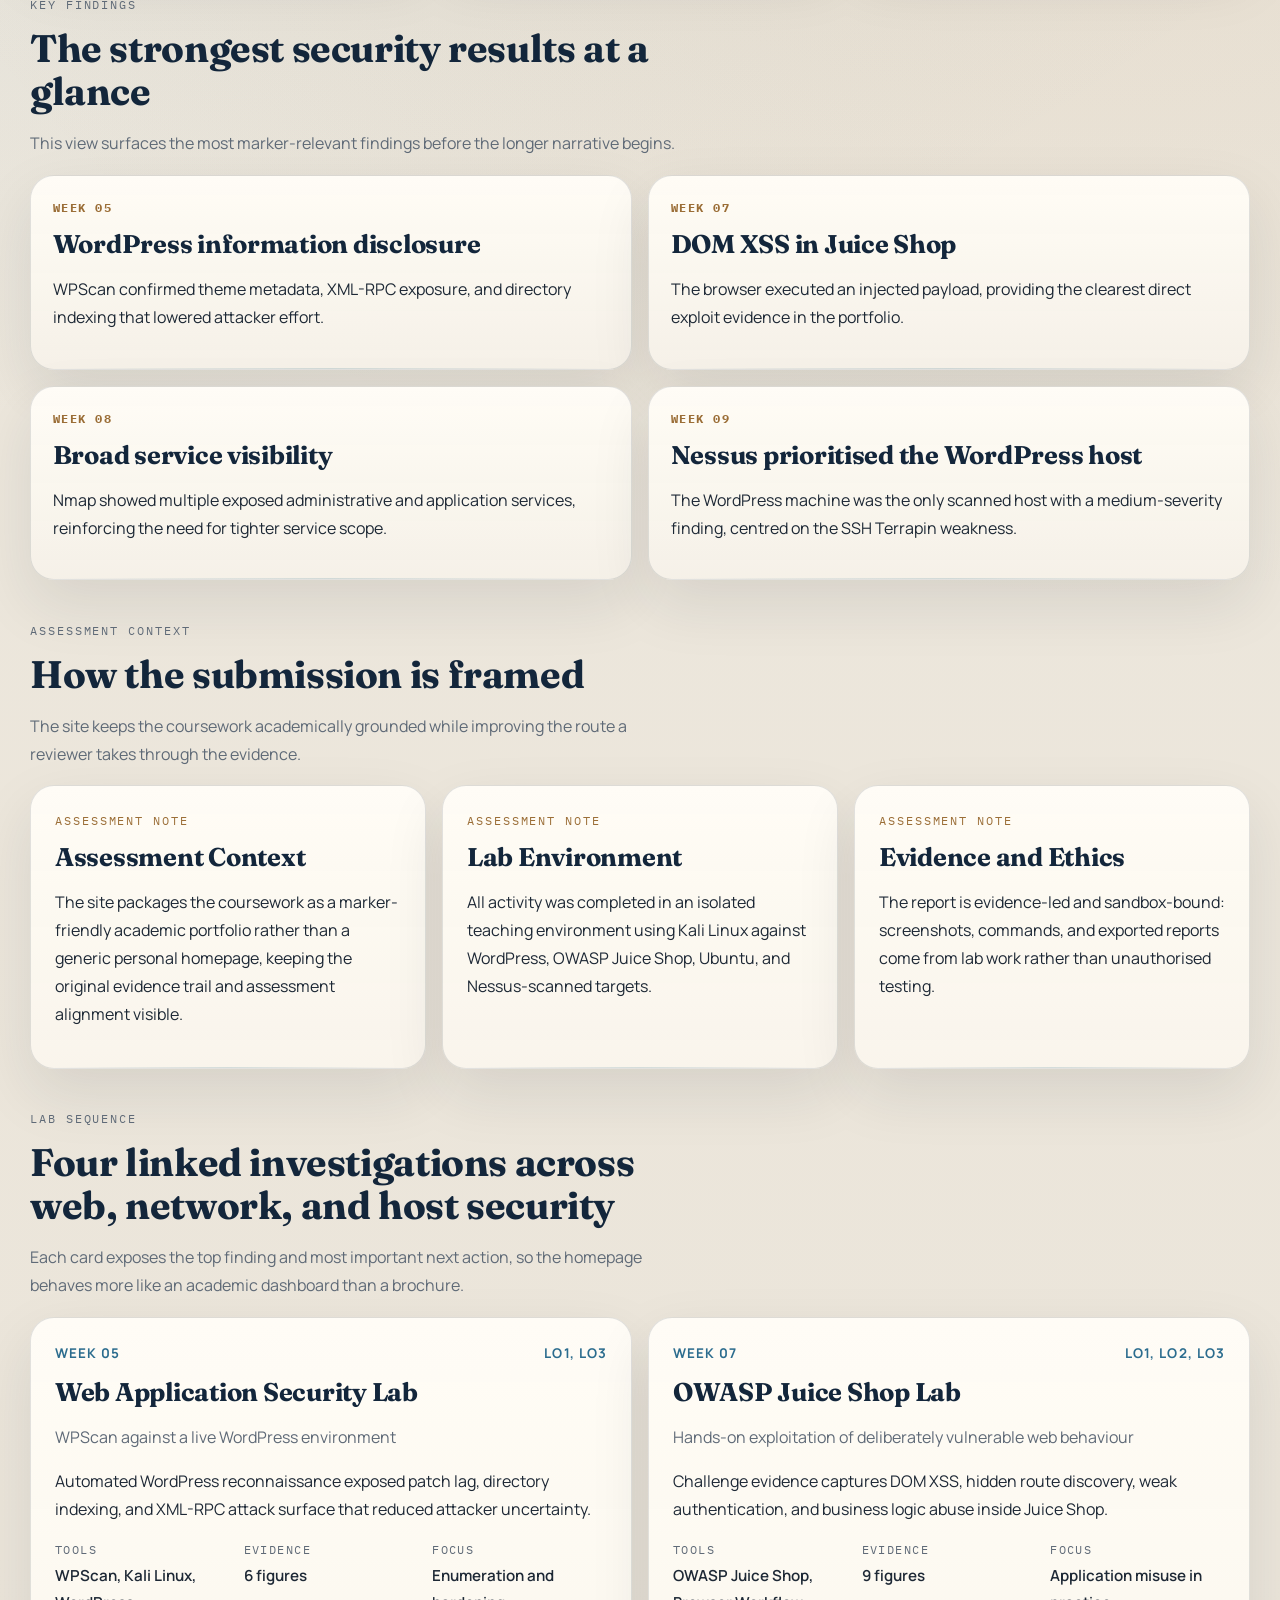
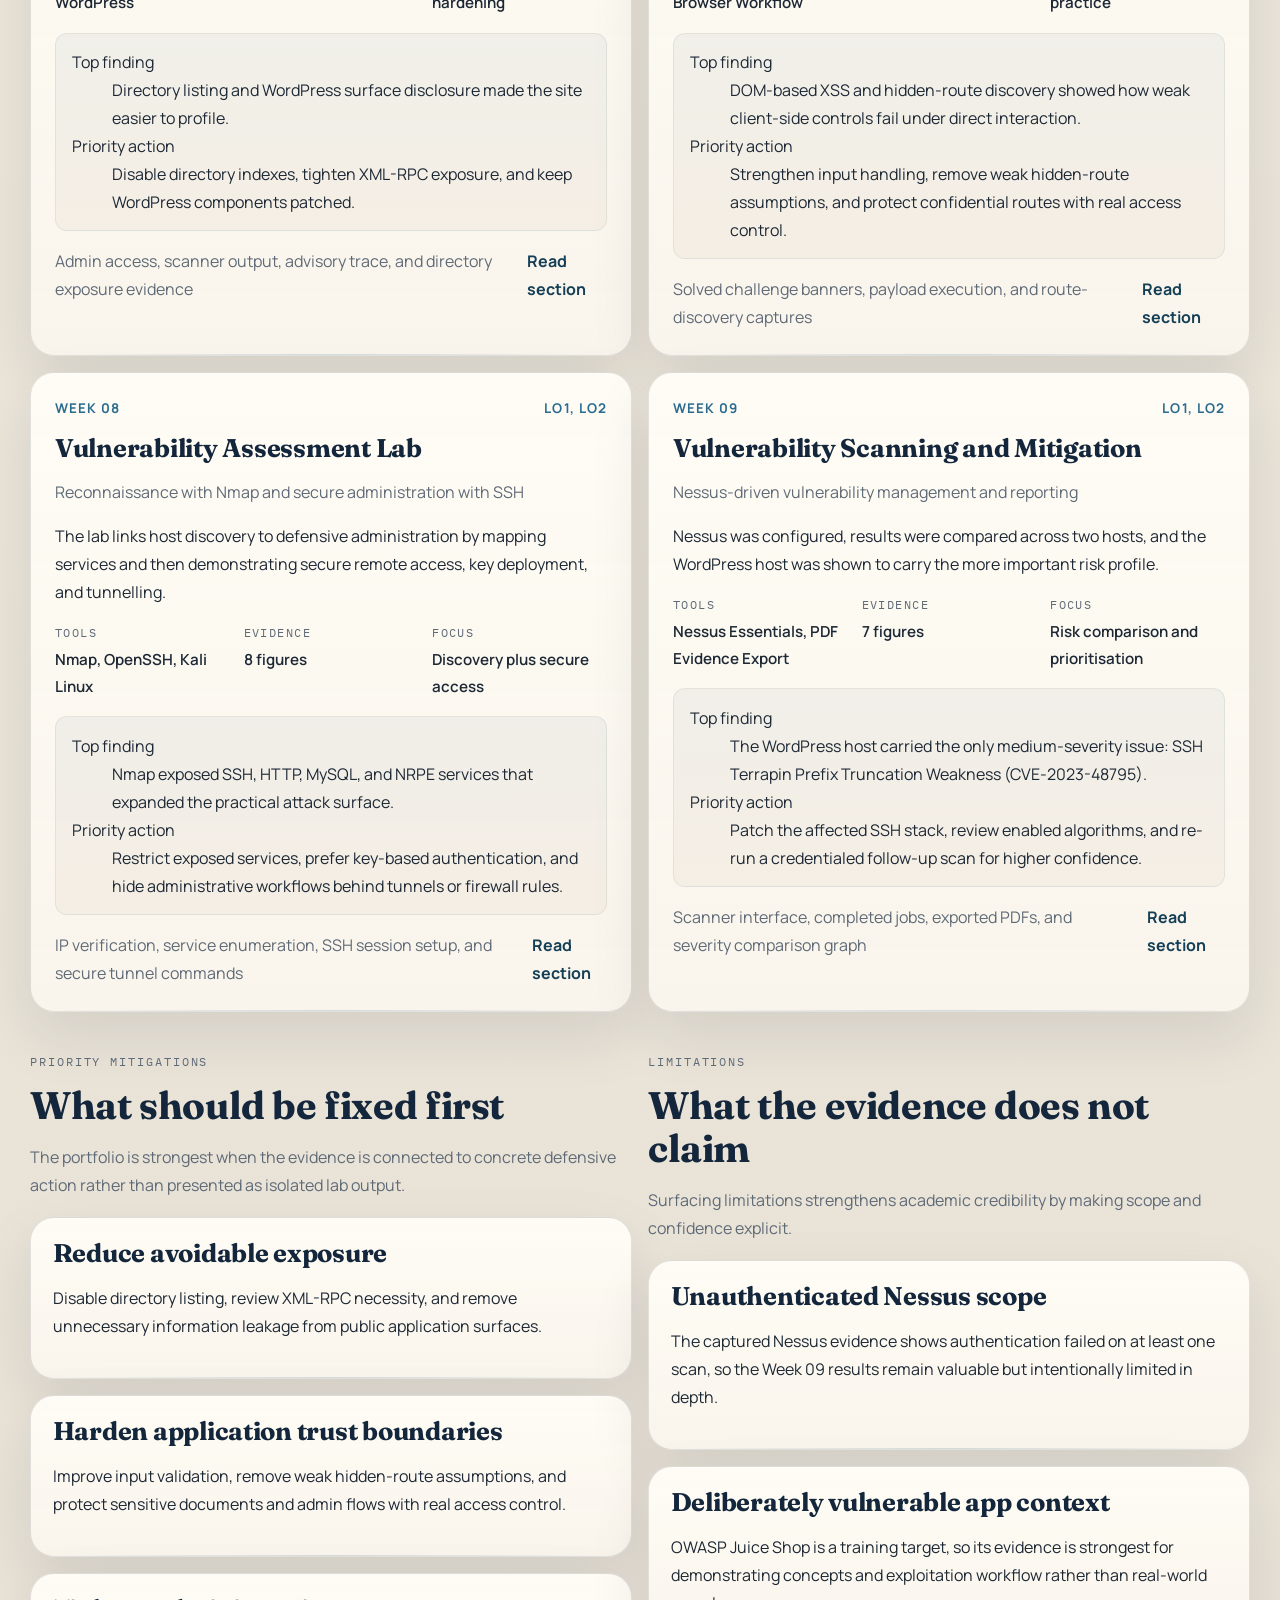
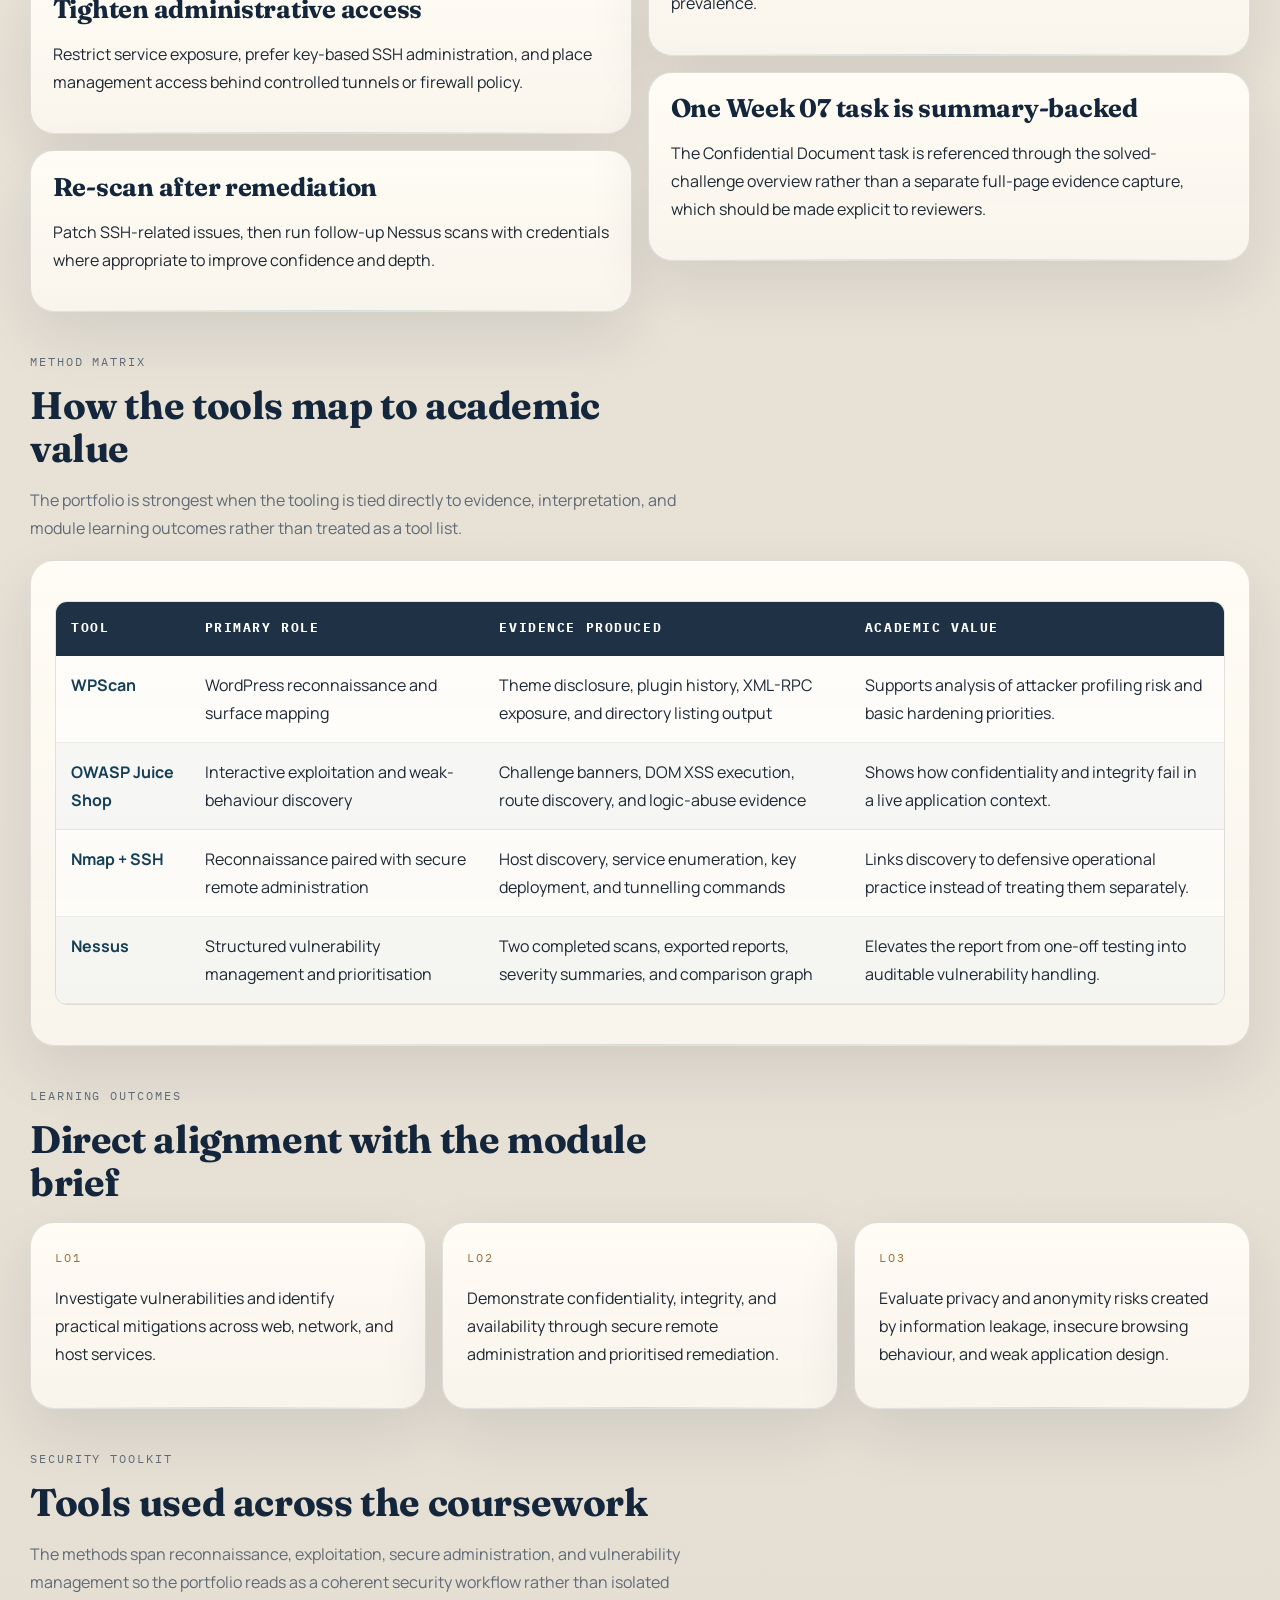
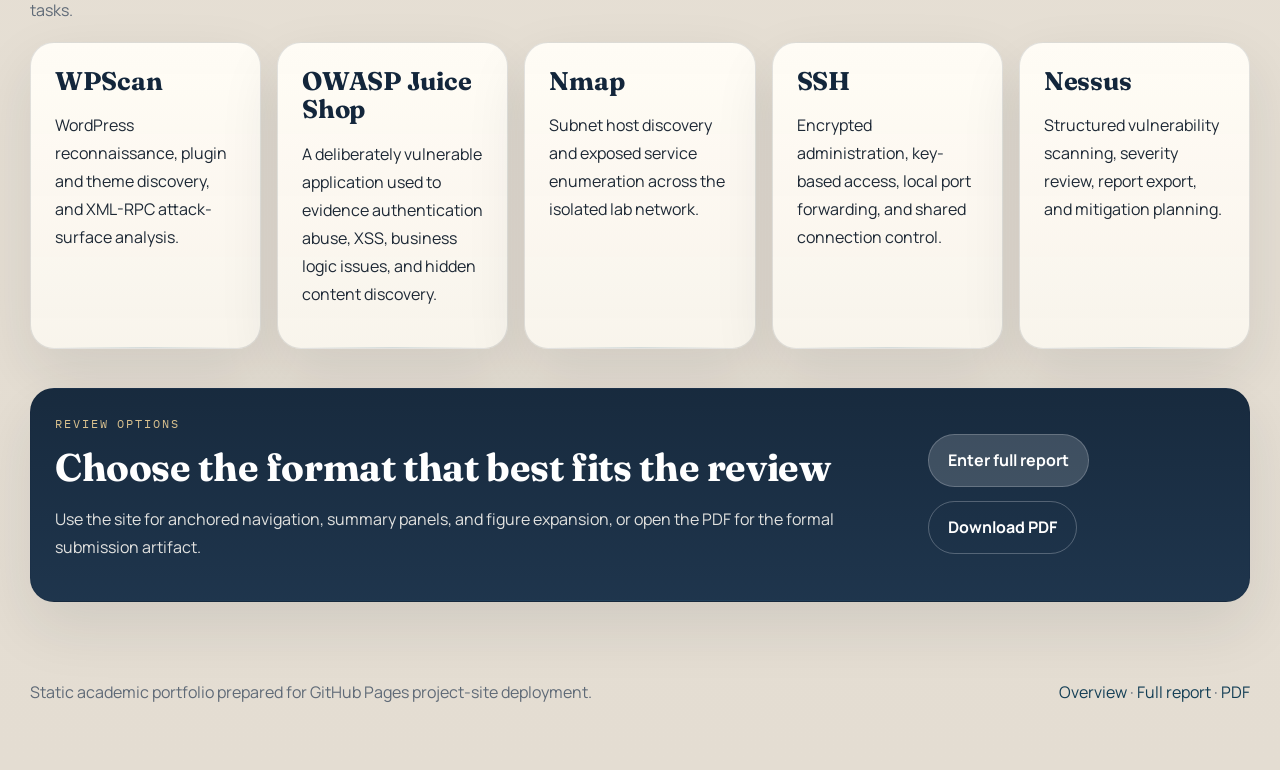
==== commit 83001e6e: "Refine portfolio site with academic redesign" ====
--- a/index.html
+++ b/index.html
@@ -1,13 +1,27 @@
 <!doctype html>
 <html lang="en">
+
   <head>
     <meta charset="utf-8" />
     <meta name="viewport" content="width=device-width, initial-scale=1" />
     <title>CMP-X305 Cyber Security Portfolio</title>
     <meta name="description" content="An academic GitHub Pages portfolio for CMP-X305, presenting four cyber security labs with structured evidence, analysis, reflection, and downloadable submission material." />
     <meta name="theme-color" content="#112338" />
+    <link rel="canonical" href="https://who-sekhon.github.io/cyb/" />
+    <link rel="icon" href="assets/icons/cyb-mark.svg" type="image/svg+xml" />
+    <meta property="og:type" content="website" />
+    <meta property="og:title" content="CMP-X305 Cyber Security Portfolio" />
+    <meta property="og:description" content="An academic GitHub Pages portfolio for CMP-X305, presenting four cyber security labs with structured evidence, analysis, reflection, and downloadable submission material." />
+    <meta property="og:url" content="https://who-sekhon.github.io/cyb/" />
+    <meta property="og:image" content="https://who-sekhon.github.io/cyb/assets/img/week-09/figure-30-week-9-nessus-severity-comparison-graph.png" />
+    <meta property="og:image:alt" content="Week 09 Nessus severity comparison graph used as the featured evidence image for the portfolio." />
+    <meta name="twitter:card" content="summary_large_image" />
+    <meta name="twitter:title" content="CMP-X305 Cyber Security Portfolio" />
+    <meta name="twitter:description" content="An academic GitHub Pages portfolio for CMP-X305, presenting four cyber security labs with structured evidence, analysis, reflection, and downloadable submission material." />
+    <meta name="twitter:image" content="https://who-sekhon.github.io/cyb/assets/img/week-09/figure-30-week-9-nessus-severity-comparison-graph.png" />
     <link rel="stylesheet" href="assets/css/styles.css" />
   </head>
+
   <body class="page-home">
     <div class="scroll-progress" aria-hidden="true"><span class="scroll-progress__bar" data-progress-bar></span></div>
     <a class="skip-link" href="#main-content">Skip to main content</a>
@@ -29,87 +43,120 @@
         <a href="assets/docs/cyb-report-fixed-v3.pdf">Submission PDF</a>
       </nav>
     </header>
-    
+
       <main id="main-content">
         <section class="hero panel panel--hero" data-reveal>
           <div class="hero__copy">
-            <p class="section-kicker">University of Roehampton · 2026</p>
+            <p class="section-kicker">Cyber Security Coursework · University of Roehampton</p>
             <h1>CMP-X305 Cyber Security Coursework Portfolio</h1>
-            <p class="hero__lede">
-              A more professional, academic web presentation of the coursework portfolio, built for GitHub Pages while preserving the evidence, report structure, and submission-ready PDF.
-            </p>
-            <p>
-              The site reframes the work as an editorial portfolio: an overview route for quick academic review, and a report route for the full narrative, figures, findings, reflections, and references.
-            </p>
+            <p class="hero__lede">Across four practical labs, this site presents evidence-led coursework on reconnaissance, exploitation, secure administration, and vulnerability management in an isolated teaching environment.</p>
+            <p class="hero__abstract">The strongest confirmed issues include WordPress information disclosure, DOM-based XSS in OWASP Juice Shop, exposed administrative service visibility, and a Nessus-identified SSH Terrapin weakness affecting the WordPress host. Each lab section pairs the captured evidence with analysis, limitations, and practical mitigation.</p>
             <div class="hero__actions">
-              <a class="button" href="report/">Read the full report</a>
-              <a class="button button--secondary" href="assets/docs/cyb-report-fixed-v3.pdf">Open submission PDF</a>
+              <a class="button" href="report/">Open full report</a>
+              <a class="button button--secondary" href="assets/docs/cyb-report-fixed-v3.pdf">Download submission PDF</a>
             </div>
             <ul class="hero-stats">
-              <li><strong>4</strong><span>practical lab strands</span></li>
-              <li><strong>30</strong><span>public figures</span></li>
-              <li><strong>5</strong><span>core security tools</span></li>
-              <li><strong>45</strong><span>page PDF submission</span></li>
+              <li><strong>4</strong><span>labs completed</span></li>
+              <li><strong>30</strong><span>evidence figures</span></li>
+              <li><strong>5</strong><span>core tools used</span></li>
+              <li><strong>1</strong><span>formal PDF submission</span></li>
             </ul>
           </div>
           <aside class="hero__aside">
             <article class="aside-card panel panel--navy">
-              <p class="section-kicker">Portfolio dossier</p>
+              <p class="section-kicker">Marker snapshot</p>
               <dl class="meta-list">
                 <div><dt>Student</dt><dd>Sukhjeet Singh Sekhon</dd></div>
                 <div><dt>Module</dt><dd>Cyber Security (CMP-X305)</dd></div>
                 <div><dt>Submission date</dt><dd>31 March 2026</dd></div>
-                <div><dt>Published format</dt><dd>Static GitHub Pages project site</dd></div>
-              </dl>
-            </article>
-            <article class="aside-card panel panel--paper">
-              <p class="section-kicker">Review lens</p>
-              <p>
-                The public site is deliberately evidence-rich: screenshots remain visible, tables stay intact, and the report language stays academically close to the written submission.
-              </p>
+                <div><dt>Environment</dt><dd>Sandboxed VirtualBox lab with Kali Linux, WordPress, Juice Shop, Ubuntu, and Nessus targets</dd></div>
+              </dl>
+            </article>
+            <article class="aside-card panel panel--paper hero-visual">
+              <p class="section-kicker">Featured evidence</p>
+              <div class="hero-visual__frame"><img src="assets/img/week-09/figure-30-week-9-nessus-severity-comparison-graph.png" alt="Week 09 severity comparison graph: the WordPress host carried the only medium-severity issue in the captured Nessus evidence." loading="lazy" decoding="async" /></div>
+              <p class="hero-visual__caption">Week 09 severity comparison graph: the WordPress host carried the only medium-severity issue in the captured Nessus evidence.</p>
             </article>
           </aside>
         </section>
 
-        <section class="section-block">
-          <div class="section-heading" data-reveal>
-            <p class="section-kicker">Publishing logic</p>
-            <h2>A portfolio site that still behaves like coursework</h2>
-            <p>Instead of flattening the assignment into a generic personal site, the design keeps the academic tone, transparent evidence trail, and module framing visible from the first screen.</p>
-          </div>
-          <div class="dossier-grid">
-            
+        <section class="section-block"><div class="section-heading" data-reveal><p class="section-kicker">Review route</p><h2>The quickest way to assess the submission</h2><p>Use the site as a structured review surface: start with the abstract, inspect week verdicts and figures, then open the PDF for the formal submission copy if needed.</p></div><div class="review-grid">
+            <article class="review-card panel panel--paper" data-reveal>
+              <p class="section-kicker">Review route</p>
+              <h3>Start with the abstract</h3>
+              <p>Use the homepage and report abstract for a quick view of the labs, strongest findings, and remediation priorities.</p>
+              <a class="text-link" href="report/#report-abstract">Read abstract</a>
+            </article>
+
+
+            <article class="review-card panel panel--paper" data-reveal>
+              <p class="section-kicker">Review route</p>
+              <h3>Inspect the full report</h3>
+              <p>Each week keeps its original aim, method, evidence, findings, and reflection, with anchored navigation and expandable figures.</p>
+              <a class="text-link" href="report/">Open report</a>
+            </article>
+
+
+            <article class="review-card panel panel--paper" data-reveal>
+              <p class="section-kicker">Review route</p>
+              <h3>Cross-check the PDF</h3>
+              <p>The downloadable PDF remains the formal submission artifact for institutional review and record-keeping.</p>
+              <a class="text-link" href="assets/docs/cyb-report-fixed-v3.pdf">Open PDF</a>
+            </article>
+</div></section>
+
+        <section class="section-block"><div class="section-heading" data-reveal><p class="section-kicker">Key findings</p><h2>The strongest security results at a glance</h2><p>This view surfaces the most marker-relevant findings before the longer narrative begins.</p></div><div class="findings-grid">
+            <article class="finding-card panel panel--paper" data-reveal>
+              <p class="finding-card__label">Week 05</p>
+              <h3>WordPress information disclosure</h3>
+              <p>WPScan confirmed theme metadata, XML-RPC exposure, and directory indexing that lowered attacker effort.</p>
+            </article>
+
+
+            <article class="finding-card panel panel--paper" data-reveal>
+              <p class="finding-card__label">Week 07</p>
+              <h3>DOM XSS in Juice Shop</h3>
+              <p>The browser executed an injected payload, providing the clearest direct exploit evidence in the portfolio.</p>
+            </article>
+
+
+            <article class="finding-card panel panel--paper" data-reveal>
+              <p class="finding-card__label">Week 08</p>
+              <h3>Broad service visibility</h3>
+              <p>Nmap showed multiple exposed administrative and application services, reinforcing the need for tighter service scope.</p>
+            </article>
+
+
+            <article class="finding-card panel panel--paper" data-reveal>
+              <p class="finding-card__label">Week 09</p>
+              <h3>Nessus prioritised the WordPress host</h3>
+              <p>The WordPress machine was the only scanned host with a medium-severity finding, centred on the SSH Terrapin weakness.</p>
+            </article>
+</div></section>
+
+        <section class="section-block"><div class="section-heading" data-reveal><p class="section-kicker">Assessment context</p><h2>How the submission is framed</h2><p>The site keeps the coursework academically grounded while improving the route a reviewer takes through the evidence.</p></div><div class="dossier-grid">
             <article class="dossier-card panel panel--paper" data-reveal>
-              <p class="section-kicker">Portfolio note</p>
-              <h3>Assessment Framing</h3>
-              <p>The site publishes the coursework as a structured academic portfolio rather than a raw document dump, keeping the original evidence trail but improving navigation and clarity.</p>
-            </article>
-            
+              <p class="section-kicker">Assessment note</p>
+              <h3>Assessment Context</h3>
+              <p>The site packages the coursework as a marker-friendly academic portfolio rather than a generic personal homepage, keeping the original evidence trail and assessment alignment visible.</p>
+            </article>
+
 
             <article class="dossier-card panel panel--paper" data-reveal>
-              <p class="section-kicker">Portfolio note</p>
+              <p class="section-kicker">Assessment note</p>
               <h3>Lab Environment</h3>
-              <p>The portfolio reflects practical work completed in a sandboxed VirtualBox lab using Kali Linux against WordPress, Juice Shop, Ubuntu, and Nessus-driven targets.</p>
-            </article>
-            
+              <p>All activity was completed in an isolated teaching environment using Kali Linux against WordPress, OWASP Juice Shop, Ubuntu, and Nessus-scanned targets.</p>
+            </article>
+
 
             <article class="dossier-card panel panel--paper" data-reveal>
-              <p class="section-kicker">Portfolio note</p>
-              <h3>Publication Model</h3>
-              <p>A concise homepage acts as the academic front door, while the full report route preserves the detailed narrative, tables, reflections, and public screenshots.</p>
-            </article>
-            
-          </div>
-        </section>
-
-        <section class="section-block">
-          <div class="section-heading" data-reveal>
-            <p class="section-kicker">Lab sequence</p>
-            <h2>Four linked investigations across web, network, and host security</h2>
-            <p>Each week page segment preserves the original analysis while giving reviewers faster entry points into the most important evidence.</p>
-          </div>
-          <div class="week-grid">
-            
+              <p class="section-kicker">Assessment note</p>
+              <h3>Evidence and Ethics</h3>
+              <p>The report is evidence-led and sandbox-bound: screenshots, commands, and exported reports come from lab work rather than unauthorised testing.</p>
+            </article>
+</div></section>
+
+        <section class="section-block"><div class="section-heading" data-reveal><p class="section-kicker">Lab sequence</p><h2>Four linked investigations across web, network, and host security</h2><p>Each card exposes the top finding and most important next action, so the homepage behaves more like an academic dashboard than a brochure.</p></div><div class="week-grid">
             <article class="week-card panel panel--paper" data-reveal>
               <div class="week-card__eyebrow">
                 <span>Week 05</span>
@@ -117,18 +164,22 @@
               </div>
               <h3>Web Application Security Lab</h3>
               <p class="week-card__topic">WPScan against a live WordPress environment</p>
-              <p>Automated WordPress reconnaissance exposed theme metadata, directory indexing, patch lag, and XML-RPC attack surface that all reduce attacker uncertainty.</p>
+              <p>Automated WordPress reconnaissance exposed patch lag, directory indexing, and XML-RPC attack surface that reduced attacker uncertainty.</p>
               <dl class="metric-grid">
                 <div><dt>Tools</dt><dd>WPScan, Kali Linux, WordPress</dd></div>
                 <div><dt>Evidence</dt><dd>6 figures</dd></div>
                 <div><dt>Focus</dt><dd>Enumeration and hardening</dd></div>
               </dl>
+              <div class="week-card__insight">
+                <div><dt>Top finding</dt><dd>Directory listing and WordPress surface disclosure made the site easier to profile.</dd></div>
+                <div><dt>Priority action</dt><dd>Disable directory indexes, tighten XML-RPC exposure, and keep WordPress components patched.</dd></div>
+              </div>
               <div class="card-footer">
                 <span>Admin access, scanner output, advisory trace, and directory exposure evidence</span>
                 <a class="text-link" href="report/#week-05">Read section</a>
               </div>
             </article>
-            
+
 
             <article class="week-card panel panel--paper" data-reveal>
               <div class="week-card__eyebrow">
@@ -137,18 +188,22 @@
               </div>
               <h3>OWASP Juice Shop Lab</h3>
               <p class="week-card__topic">Hands-on exploitation of deliberately vulnerable web behaviour</p>
-              <p>Challenge evidence covers DOM XSS, hidden route discovery, business logic abuse, weak authentication, and confidentiality failures inside Juice Shop.</p>
+              <p>Challenge evidence captures DOM XSS, hidden route discovery, weak authentication, and business logic abuse inside Juice Shop.</p>
               <dl class="metric-grid">
                 <div><dt>Tools</dt><dd>OWASP Juice Shop, Browser Workflow</dd></div>
                 <div><dt>Evidence</dt><dd>9 figures</dd></div>
                 <div><dt>Focus</dt><dd>Application misuse in practice</dd></div>
               </dl>
+              <div class="week-card__insight">
+                <div><dt>Top finding</dt><dd>DOM-based XSS and hidden-route discovery showed how weak client-side controls fail under direct interaction.</dd></div>
+                <div><dt>Priority action</dt><dd>Strengthen input handling, remove weak hidden-route assumptions, and protect confidential routes with real access control.</dd></div>
+              </div>
               <div class="card-footer">
                 <span>Solved challenge banners, payload execution, and route-discovery captures</span>
                 <a class="text-link" href="report/#week-07">Read section</a>
               </div>
             </article>
-            
+
 
             <article class="week-card panel panel--paper" data-reveal>
               <div class="week-card__eyebrow">
@@ -157,18 +212,22 @@
               </div>
               <h3>Vulnerability Assessment Lab</h3>
               <p class="week-card__topic">Reconnaissance with Nmap and secure administration with SSH</p>
-              <p>The lab ties network discovery to defensive administration by mapping exposed services and then demonstrating secure remote access, key deployment, tunnelling, and control options.</p>
+              <p>The lab links host discovery to defensive administration by mapping services and then demonstrating secure remote access, key deployment, and tunnelling.</p>
               <dl class="metric-grid">
                 <div><dt>Tools</dt><dd>Nmap, OpenSSH, Kali Linux</dd></div>
                 <div><dt>Evidence</dt><dd>8 figures</dd></div>
                 <div><dt>Focus</dt><dd>Discovery plus secure access</dd></div>
               </dl>
+              <div class="week-card__insight">
+                <div><dt>Top finding</dt><dd>Nmap exposed SSH, HTTP, MySQL, and NRPE services that expanded the practical attack surface.</dd></div>
+                <div><dt>Priority action</dt><dd>Restrict exposed services, prefer key-based authentication, and hide administrative workflows behind tunnels or firewall rules.</dd></div>
+              </div>
               <div class="card-footer">
                 <span>IP verification, service enumeration, SSH session setup, and secure tunnel commands</span>
                 <a class="text-link" href="report/#week-08">Read section</a>
               </div>
             </article>
-            
+
 
             <article class="week-card panel panel--paper" data-reveal>
               <div class="week-card__eyebrow">
@@ -177,144 +236,137 @@
               </div>
               <h3>Vulnerability Scanning and Mitigation</h3>
               <p class="week-card__topic">Nessus-driven vulnerability management and reporting</p>
-              <p>Nessus was configured, scan results compared across two hosts, and the WordPress machine was shown to carry the higher-risk profile due to the SSH Terrapin weakness.</p>
+              <p>Nessus was configured, results were compared across two hosts, and the WordPress host was shown to carry the more important risk profile.</p>
               <dl class="metric-grid">
                 <div><dt>Tools</dt><dd>Nessus Essentials, PDF Evidence Export</dd></div>
                 <div><dt>Evidence</dt><dd>7 figures</dd></div>
                 <div><dt>Focus</dt><dd>Risk comparison and prioritisation</dd></div>
               </dl>
+              <div class="week-card__insight">
+                <div><dt>Top finding</dt><dd>The WordPress host carried the only medium-severity issue: SSH Terrapin Prefix Truncation Weakness (CVE-2023-48795).</dd></div>
+                <div><dt>Priority action</dt><dd>Patch the affected SSH stack, review enabled algorithms, and re-run a credentialed follow-up scan for higher confidence.</dd></div>
+              </div>
               <div class="card-footer">
                 <span>Scanner interface, completed jobs, exported PDFs, and severity comparison graph</span>
                 <a class="text-link" href="report/#week-09">Read section</a>
               </div>
             </article>
-            
-          </div>
-        </section>
-
-        <section class="section-block section-block--split">
-          <div class="section-heading" data-reveal>
-            <p class="section-kicker">Method matrix</p>
-            <h2>How the tools map to academic value</h2>
-            <p>The portfolio is strongest when the tooling is tied directly to evidence, interpretation, and module learning outcomes rather than treated as a tool list.</p>
-          </div>
-          <div class="panel panel--paper matrix-panel" data-reveal>
-            <div class="table-wrap">
-              <table class="report-table report-table--matrix">
-                <thead>
-                  <tr>
-                    <th>Tool</th>
-                    <th>Primary role</th>
-                    <th>Evidence produced</th>
-                    <th>Academic value</th>
-                  </tr>
-                </thead>
-                <tbody>
-                  <tr><td>WPScan</td><td>WordPress reconnaissance and surface mapping</td><td>Theme disclosure, plugin history, XML-RPC exposure, and directory listing output</td><td>Supports analysis of attacker profiling risk and basic hardening priorities.</td></tr><tr><td>OWASP Juice Shop</td><td>Interactive exploitation and weak-behaviour discovery</td><td>Challenge banners, DOM XSS execution, route discovery, and logic-abuse evidence</td><td>Shows how confidentiality and integrity fail in a live application context.</td></tr><tr><td>Nmap + SSH</td><td>Reconnaissance paired with secure remote administration</td><td>Host discovery, service enumeration, key deployment, and tunnelling commands</td><td>Links discovery to defensive operational practice instead of treating them separately.</td></tr><tr><td>Nessus</td><td>Structured vulnerability management and prioritisation</td><td>Two completed scans, exported reports, severity summaries, and comparison graph</td><td>Elevates the report from one-off testing into auditable vulnerability handling.</td></tr>
-                </tbody>
-              </table>
-            </div>
-          </div>
-        </section>
-
-        <section class="section-block">
-          <div class="section-heading" data-reveal>
-            <p class="section-kicker">Learning outcomes</p>
-            <h2>Direct alignment with the module brief</h2>
-          </div>
-          <div class="outcome-grid">
-            
+</div></section>
+
+        <section class="section-block section-block--split"><div class="split-grid"><div><div class="section-heading" data-reveal><p class="section-kicker">Priority mitigations</p><h2>What should be fixed first</h2><p>The portfolio is strongest when the evidence is connected to concrete defensive action rather than presented as isolated lab output.</p></div><div class="priority-grid">
+            <article class="priority-card panel panel--paper" data-reveal>
+              <h3>Reduce avoidable exposure</h3>
+              <p>Disable directory listing, review XML-RPC necessity, and remove unnecessary information leakage from public application surfaces.</p>
+            </article>
+
+
+            <article class="priority-card panel panel--paper" data-reveal>
+              <h3>Harden application trust boundaries</h3>
+              <p>Improve input validation, remove weak hidden-route assumptions, and protect sensitive documents and admin flows with real access control.</p>
+            </article>
+
+
+            <article class="priority-card panel panel--paper" data-reveal>
+              <h3>Tighten administrative access</h3>
+              <p>Restrict service exposure, prefer key-based SSH administration, and place management access behind controlled tunnels or firewall policy.</p>
+            </article>
+
+
+            <article class="priority-card panel panel--paper" data-reveal>
+              <h3>Re-scan after remediation</h3>
+              <p>Patch SSH-related issues, then run follow-up Nessus scans with credentials where appropriate to improve confidence and depth.</p>
+            </article>
+</div></div><div><div class="section-heading" data-reveal><p class="section-kicker">Limitations</p><h2>What the evidence does not claim</h2><p>Surfacing limitations strengthens academic credibility by making scope and confidence explicit.</p></div><div class="priority-grid">
+            <article class="limitation-card panel panel--paper" data-reveal>
+              <h3>Unauthenticated Nessus scope</h3>
+              <p>The captured Nessus evidence shows authentication failed on at least one scan, so the Week 09 results remain valuable but intentionally limited in depth.</p>
+            </article>
+
+
+            <article class="limitation-card panel panel--paper" data-reveal>
+              <h3>Deliberately vulnerable app context</h3>
+              <p>OWASP Juice Shop is a training target, so its evidence is strongest for demonstrating concepts and exploitation workflow rather than real-world prevalence.</p>
+            </article>
+
+
+            <article class="limitation-card panel panel--paper" data-reveal>
+              <h3>One Week 07 task is summary-backed</h3>
+              <p>The Confidential Document task is referenced through the solved-challenge overview rather than a separate full-page evidence capture, which should be made explicit to reviewers.</p>
+            </article>
+</div></div></div></section>
+
+        <section class="section-block section-block--split"><div class="section-heading" data-reveal><p class="section-kicker">Method matrix</p><h2>How the tools map to academic value</h2><p>The portfolio is strongest when the tooling is tied directly to evidence, interpretation, and module learning outcomes rather than treated as a tool list.</p></div><div class="panel panel--paper matrix-panel" data-reveal><div class="table-wrap"><table class="report-table report-table--matrix"><thead><tr><th scope="col">Tool</th><th scope="col">Primary role</th><th scope="col">Evidence produced</th><th scope="col">Academic value</th></tr></thead><tbody><tr><td>WPScan</td><td>WordPress reconnaissance and surface mapping</td><td>Theme disclosure, plugin history, XML-RPC exposure, and directory listing output</td><td>Supports analysis of attacker profiling risk and basic hardening priorities.</td></tr><tr><td>OWASP Juice Shop</td><td>Interactive exploitation and weak-behaviour discovery</td><td>Challenge banners, DOM XSS execution, route discovery, and logic-abuse evidence</td><td>Shows how confidentiality and integrity fail in a live application context.</td></tr><tr><td>Nmap + SSH</td><td>Reconnaissance paired with secure remote administration</td><td>Host discovery, service enumeration, key deployment, and tunnelling commands</td><td>Links discovery to defensive operational practice instead of treating them separately.</td></tr><tr><td>Nessus</td><td>Structured vulnerability management and prioritisation</td><td>Two completed scans, exported reports, severity summaries, and comparison graph</td><td>Elevates the report from one-off testing into auditable vulnerability handling.</td></tr></tbody></table></div></div></section>
+
+        <section class="section-block"><div class="section-heading" data-reveal><p class="section-kicker">Learning outcomes</p><h2>Direct alignment with the module brief</h2></div><div class="outcome-grid">
             <article class="outcome-card panel panel--paper" data-reveal>
               <p class="section-kicker">LO1</p>
               <p>Investigate vulnerabilities and identify practical mitigations across web, network, and host services.</p>
             </article>
-            
+
 
             <article class="outcome-card panel panel--paper" data-reveal>
               <p class="section-kicker">LO2</p>
               <p>Demonstrate confidentiality, integrity, and availability through secure remote administration and prioritised remediation.</p>
             </article>
-            
+
 
             <article class="outcome-card panel panel--paper" data-reveal>
               <p class="section-kicker">LO3</p>
               <p>Evaluate privacy and anonymity risks created by information leakage, insecure browsing behaviour, and weak application design.</p>
             </article>
-            
-          </div>
-        </section>
-
-        <section class="section-block">
-          <div class="section-heading" data-reveal>
-            <p class="section-kicker">Security toolkit</p>
-            <h2>Tools used across the coursework</h2>
-            <p>The methods span reconnaissance, exploitation, secure administration, and vulnerability management so the portfolio reads as a coherent security workflow rather than isolated tasks.</p>
-          </div>
-          <div class="tool-grid">
-            
+</div></section>
+        <section class="section-block"><div class="section-heading" data-reveal><p class="section-kicker">Security toolkit</p><h2>Tools used across the coursework</h2><p>The methods span reconnaissance, exploitation, secure administration, and vulnerability management so the portfolio reads as a coherent security workflow rather than isolated tasks.</p></div><div class="tool-grid">
             <article class="tool-card panel panel--paper" data-reveal>
               <h3>WPScan</h3>
               <p>WordPress reconnaissance, plugin and theme discovery, and XML-RPC attack-surface analysis.</p>
             </article>
-            
+
 
             <article class="tool-card panel panel--paper" data-reveal>
               <h3>OWASP Juice Shop</h3>
               <p>A deliberately vulnerable application used to evidence authentication abuse, XSS, business logic issues, and hidden content discovery.</p>
             </article>
-            
+
 
             <article class="tool-card panel panel--paper" data-reveal>
               <h3>Nmap</h3>
               <p>Subnet host discovery and exposed service enumeration across the isolated lab network.</p>
             </article>
-            
+
 
             <article class="tool-card panel panel--paper" data-reveal>
               <h3>SSH</h3>
               <p>Encrypted administration, key-based access, local port forwarding, and shared connection control.</p>
             </article>
-            
+
 
             <article class="tool-card panel panel--paper" data-reveal>
               <h3>Nessus</h3>
               <p>Structured vulnerability scanning, severity review, report export, and mitigation planning.</p>
             </article>
-            
-          </div>
-        </section>
-
-        <section class="section-block">
-          <div class="cta-panel panel panel--navy" data-reveal>
-            <div>
-              <p class="section-kicker">Review options</p>
-              <h2>Choose the report format that best fits the review</h2>
-              <p>Use the site for structured navigation and figure expansion, or open the PDF for the formal submission version.</p>
-            </div>
-            <div class="cta-actions">
-              <a class="button button--light" href="report/">Enter full report</a>
-              <a class="button button--ghost-light" href="assets/docs/cyb-report-fixed-v3.pdf">Download PDF</a>
-            </div>
-          </div>
-        </section>
+</div></section>
+
+        <section class="section-block"><div class="cta-panel panel panel--navy" data-reveal><div><p class="section-kicker">Review options</p><h2>Choose the format that best fits the review</h2><p>Use the site for anchored navigation, summary panels, and figure expansion, or open the PDF for the formal submission artifact.</p></div><div class="cta-actions"><a class="button button--light" href="report/">Enter full report</a><a class="button button--ghost-light" href="assets/docs/cyb-report-fixed-v3.pdf">Download PDF</a></div></div></section>
       </main>
       
     <footer class="site-footer">
       <p>Static academic portfolio prepared for GitHub Pages project-site deployment.</p>
       <p><a href="./">Overview</a> · <a href="report/">Full report</a> · <a href="assets/docs/cyb-report-fixed-v3.pdf">PDF</a></p>
     </footer>
-    
+
     </div>
     
     <div class="lightbox" data-lightbox hidden>
       <button class="lightbox-backdrop" type="button" aria-label="Close expanded figure" data-lightbox-close></button>
-      <div class="lightbox-dialog" role="dialog" aria-modal="true" aria-label="Expanded report figure">
+      <div class="lightbox-dialog" role="dialog" aria-modal="true" aria-label="Expanded report figure" tabindex="-1">
         <button class="lightbox-close" type="button" data-lightbox-close>Close</button>
-        <img src="assets/img/week-05/figure-01-wordpress-admin-dashboard.png" alt="" data-lightbox-image />
+        <button class="lightbox-nav lightbox-nav--prev" type="button" aria-label="View previous figure" data-lightbox-prev>Previous</button>
+        <img src="assets/img/week-09/figure-30-week-9-nessus-severity-comparison-graph.png" alt="" data-lightbox-image />
+        <button class="lightbox-nav lightbox-nav--next" type="button" aria-label="View next figure" data-lightbox-next>Next</button>
         <p class="lightbox-caption" data-lightbox-caption></p>
       </div>
     </div>
-    
+
     <script src="assets/js/site.js" defer></script>
   </body>
 </html>
--- a/assets/css/styles.css
+++ b/assets/css/styles.css
@@ -57,6 +57,13 @@
   mask-image: linear-gradient(180deg, rgba(0, 0, 0, 0.75), transparent 88%);
 }
 
+body.page-report {
+  background:
+    radial-gradient(circle at top left, rgba(43, 108, 142, 0.08), transparent 24%),
+    radial-gradient(circle at 82% 10%, rgba(155, 110, 55, 0.08), transparent 18%),
+    linear-gradient(180deg, #ebe6dc 0%, #e7e0d5 48%, #e0d8cd 100%);
+}
+
 a {
   color: var(--accent-strong);
   text-decoration: none;
@@ -64,6 +71,12 @@
 
 a:hover {
   color: var(--accent);
+}
+
+a:focus-visible,
+button:focus-visible {
+  outline: 3px solid rgba(155, 110, 55, 0.72);
+  outline-offset: 3px;
 }
 
 img {
@@ -343,6 +356,12 @@
   font-size: 1.14rem;
 }
 
+.hero__abstract {
+  max-width: 62ch;
+  margin: 0.85rem 0 0;
+  color: var(--ink);
+}
+
 .hero__actions,
 .cta-actions {
   display: flex;
@@ -362,6 +381,11 @@
   background: linear-gradient(135deg, rgba(43, 108, 142, 0.1), rgba(155, 110, 55, 0.1));
   color: var(--accent-strong);
   font-weight: 700;
+  transition:
+    transform 0.18s ease,
+    background-color 0.18s ease,
+    border-color 0.18s ease,
+    box-shadow 0.18s ease;
 }
 
 .button:hover {
@@ -470,11 +494,32 @@
 }
 
 .dossier-grid,
+.review-grid,
+.findings-grid,
+.priority-grid,
+.split-grid,
 .week-grid,
 .tool-grid,
 .outcome-grid {
   display: grid;
   gap: 1rem;
+}
+
+.review-grid {
+  grid-template-columns: repeat(3, minmax(0, 1fr));
+}
+
+.findings-grid {
+  grid-template-columns: repeat(2, minmax(0, 1fr));
+}
+
+.priority-grid {
+  grid-template-columns: 1fr;
+}
+
+.split-grid {
+  grid-template-columns: repeat(2, minmax(0, 1fr));
+  align-items: start;
 }
 
 .dossier-grid,
@@ -503,6 +548,53 @@
   letter-spacing: 0.08em;
 }
 
+.review-card,
+.finding-card,
+.priority-card,
+.limitation-card,
+.summary-panel {
+  padding: 1.35rem;
+}
+
+.finding-card {
+  background:
+    linear-gradient(180deg, rgba(255, 252, 246, 0.98), rgba(245, 241, 232, 0.96));
+}
+
+.finding-card__label {
+  margin: 0 0 0.7rem;
+  color: var(--gold);
+  font-size: 0.78rem;
+  font-weight: 700;
+  letter-spacing: 0.12em;
+  text-transform: uppercase;
+  font-family: "IBM Plex Mono", "Cascadia Code", monospace;
+}
+
+.priority-card,
+.limitation-card {
+  min-height: 100%;
+}
+
+.week-card__insight {
+  margin-top: 1rem;
+  padding: 0.9rem 1rem;
+  border-radius: var(--radius-sm);
+  border: 1px solid rgba(20, 63, 86, 0.08);
+  background: linear-gradient(180deg, rgba(20, 63, 86, 0.05), rgba(155, 110, 55, 0.05));
+}
+
+.week-card__insight strong {
+  display: block;
+  margin-bottom: 0.28rem;
+  color: var(--accent-strong);
+  font-size: 0.8rem;
+  font-weight: 700;
+  letter-spacing: 0.12em;
+  text-transform: uppercase;
+  font-family: "IBM Plex Mono", "Cascadia Code", monospace;
+}
+
 .metric-grid {
   display: grid;
   grid-template-columns: repeat(3, minmax(0, 1fr));
@@ -559,6 +651,21 @@
   gap: 1rem;
 }
 
+.report-summary {
+  scroll-margin-top: 7rem;
+}
+
+.report-summary__grid {
+  display: grid;
+  grid-template-columns: minmax(0, 1.28fr) minmax(280px, 0.92fr);
+  gap: 1rem;
+}
+
+.report-summary__stack {
+  display: grid;
+  gap: 1rem;
+}
+
 .report-shortcuts {
   display: flex;
   flex-wrap: wrap;
@@ -592,6 +699,25 @@
   color: #fff;
 }
 
+.hero-visual__frame {
+  overflow: hidden;
+  border-radius: calc(var(--radius-md) - 2px);
+  border: 1px solid var(--line);
+  background: rgba(20, 35, 52, 0.06);
+  aspect-ratio: 4 / 3;
+}
+
+.hero-visual__frame img {
+  width: 100%;
+  height: 100%;
+  object-fit: cover;
+}
+
+.hero-visual__caption {
+  margin: 0.85rem 0 0;
+  font-size: 0.95rem;
+}
+
 .report-section {
   scroll-margin-top: 7rem;
 }
@@ -639,6 +765,20 @@
   color: var(--ink);
   font-size: 0.95rem;
   font-weight: 600;
+}
+
+.section-verdict {
+  margin-top: 1rem;
+  padding: 0.95rem 1rem;
+  border-left: 4px solid var(--accent);
+  border-radius: var(--radius-sm);
+  background: rgba(20, 63, 86, 0.06);
+  color: var(--ink);
+  font-weight: 600;
+}
+
+.section-verdict strong {
+  color: var(--accent-strong);
 }
 
 .report-divider {
@@ -711,6 +851,14 @@
   border-radius: 999px;
   content: "";
   background: var(--accent);
+}
+
+.plain-list--light li {
+  color: rgba(248, 246, 241, 0.9);
+}
+
+.plain-list--light li::before {
+  background: #d9c18e;
 }
 
 .evidence-list li {
@@ -790,6 +938,51 @@
   margin-top: 1.25rem;
   padding-top: 1rem;
   border-top: 1px solid var(--line);
+  display: flex;
+  flex-wrap: wrap;
+  align-items: center;
+  justify-content: space-between;
+  gap: 1rem;
+}
+
+.section-actions__nav {
+  display: flex;
+  flex-wrap: wrap;
+  gap: 0.85rem;
+}
+
+.section-nav__link {
+  min-width: 12.5rem;
+  padding: 0.85rem 1rem;
+  border: 1px solid rgba(20, 63, 86, 0.1);
+  border-radius: var(--radius-sm);
+  background: rgba(20, 63, 86, 0.045);
+  color: var(--accent-strong);
+  display: grid;
+  gap: 0.12rem;
+  transition:
+    transform 0.18s ease,
+    background-color 0.18s ease,
+    border-color 0.18s ease;
+}
+
+.section-nav__link span {
+  color: var(--muted);
+  font-size: 0.78rem;
+  font-weight: 700;
+  letter-spacing: 0.12em;
+  text-transform: uppercase;
+  font-family: "IBM Plex Mono", "Cascadia Code", monospace;
+}
+
+.section-nav__link:hover {
+  transform: translateY(-1px);
+  background: rgba(20, 63, 86, 0.08);
+  border-color: rgba(20, 63, 86, 0.16);
+}
+
+.section-nav__link--next {
+  text-align: right;
 }
 
 .reference-list {
@@ -831,7 +1024,7 @@
   position: relative;
   width: min(1080px, calc(100vw - 2rem));
   max-height: calc(100vh - 2rem);
-  padding: 3.1rem 1rem 1rem;
+  padding: 3.1rem 4.1rem 1rem;
   border-radius: var(--radius-md);
   background: rgba(255, 253, 248, 0.98);
   box-shadow: 0 28px 70px rgba(0, 0, 0, 0.35);
@@ -848,6 +1041,28 @@
   margin: 0.9rem auto 0;
   max-width: 80ch;
   text-align: center;
+}
+
+.lightbox-nav {
+  position: absolute;
+  top: 50%;
+  transform: translateY(-50%);
+  min-height: 3rem;
+  padding: 0.72rem 0.9rem;
+  border: 0;
+  border-radius: 999px;
+  background: rgba(19, 38, 59, 0.9);
+  color: #fff;
+  font-weight: 700;
+  cursor: pointer;
+}
+
+.lightbox-nav--prev {
+  left: 0.85rem;
+}
+
+.lightbox-nav--next {
+  right: 0.85rem;
 }
 
 .lightbox-close {
@@ -900,7 +1115,11 @@
 @media (max-width: 1100px) {
   .hero,
   .report-layout,
+  .review-grid,
+  .findings-grid,
+  .split-grid,
   .section-intro--week,
+  .report-summary__grid,
   .dossier-grid,
   .outcome-grid,
   .tool-grid,
@@ -934,7 +1153,8 @@
   .site-header,
   .card-footer,
   .site-footer,
-  .cta-panel {
+  .cta-panel,
+  .section-actions {
     flex-direction: column;
     align-items: flex-start;
   }
@@ -944,12 +1164,17 @@
   .report-section,
   .sidebar-card,
   .dossier-card,
+  .review-card,
+  .finding-card,
+  .priority-card,
+  .limitation-card,
   .week-card,
   .tool-card,
   .outcome-card,
   .cta-panel,
   .aside-card,
-  .matrix-panel {
+  .matrix-panel,
+  .summary-panel {
     padding: 1.2rem;
   }
 
@@ -963,6 +1188,11 @@
     width: 100%;
   }
 
+  .report-summary__stack,
+  .section-actions__nav {
+    width: 100%;
+  }
+
   .report-table {
     min-width: 640px;
   }
@@ -970,4 +1200,23 @@
   h1 {
     max-width: 100%;
   }
-}
+
+  .lightbox-dialog {
+    width: min(100vw - 1rem, 100%);
+    padding: 3.3rem 1rem 1rem;
+  }
+
+  .lightbox-nav {
+    position: static;
+    transform: none;
+    margin-top: 0.9rem;
+    width: calc(50% - 0.3rem);
+  }
+
+  .lightbox-nav--prev,
+  .lightbox-nav--next {
+    display: inline-flex;
+    align-items: center;
+    justify-content: center;
+  }
+}
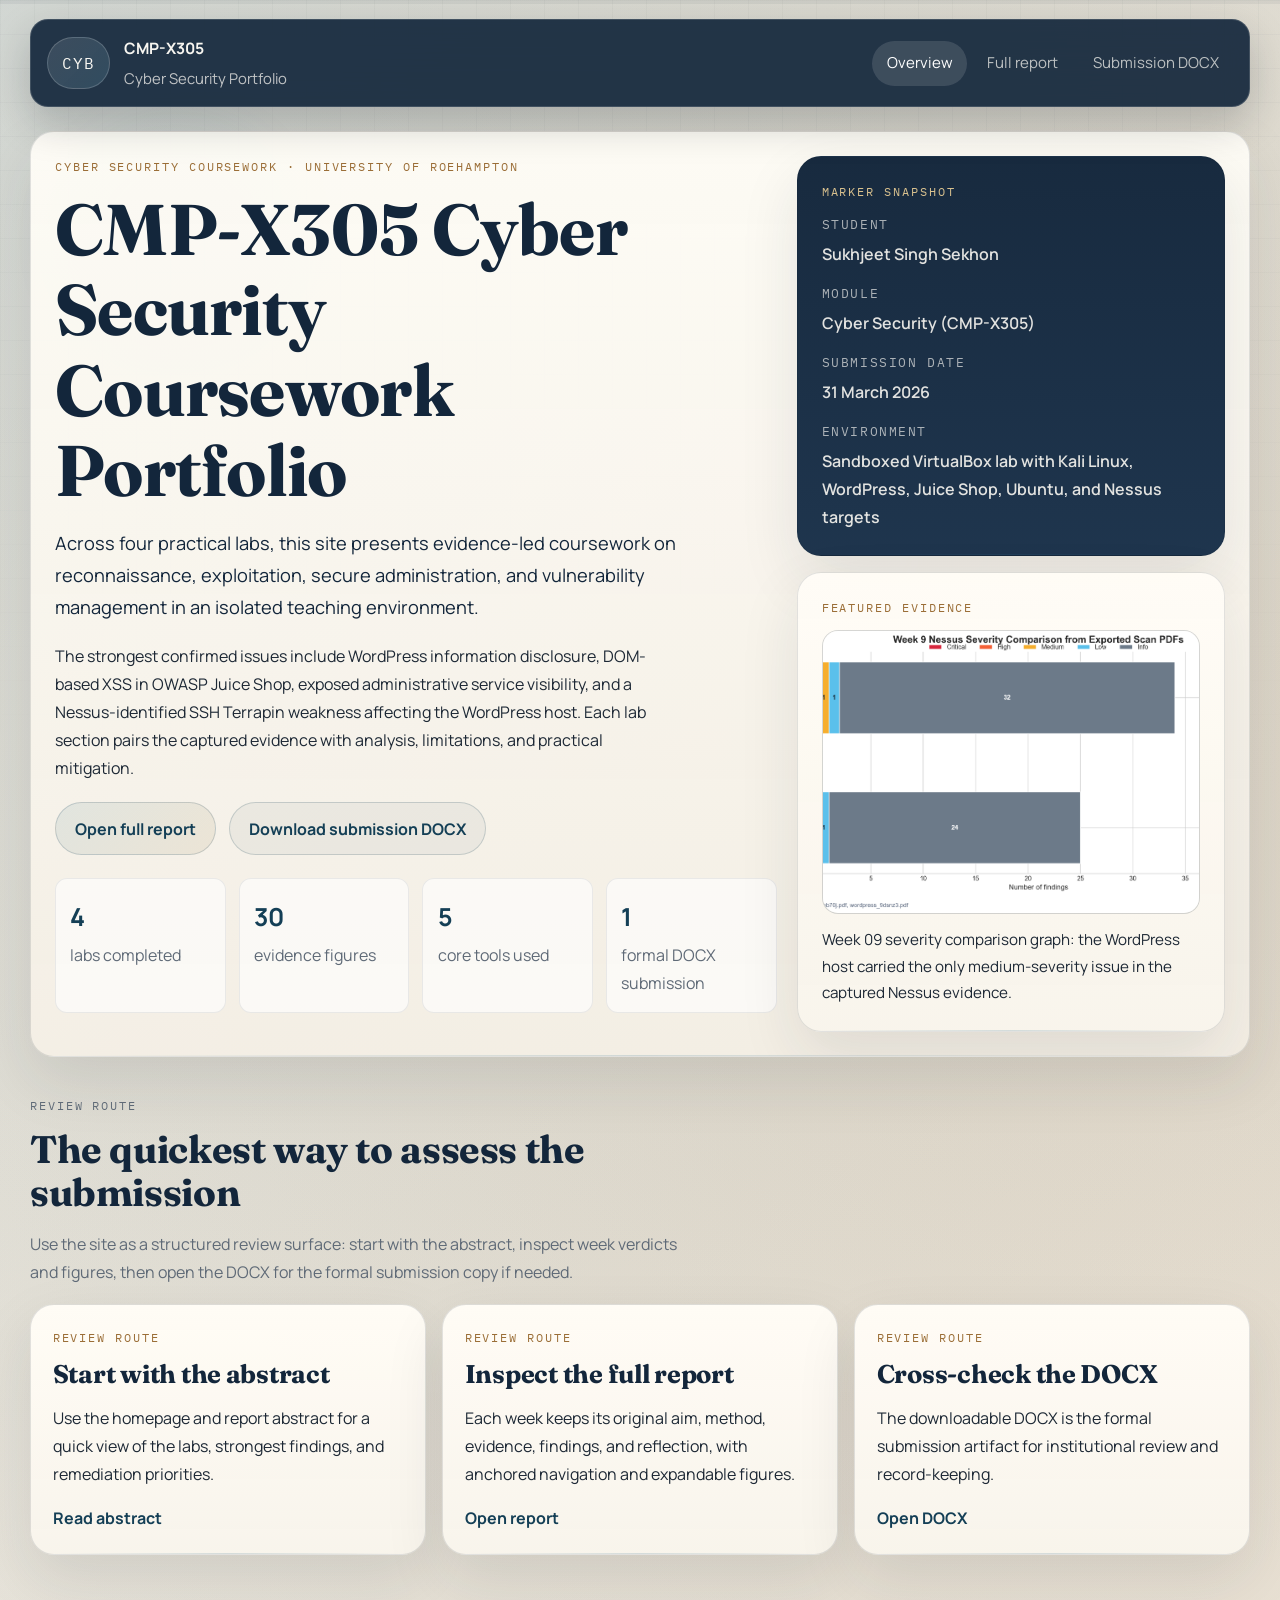
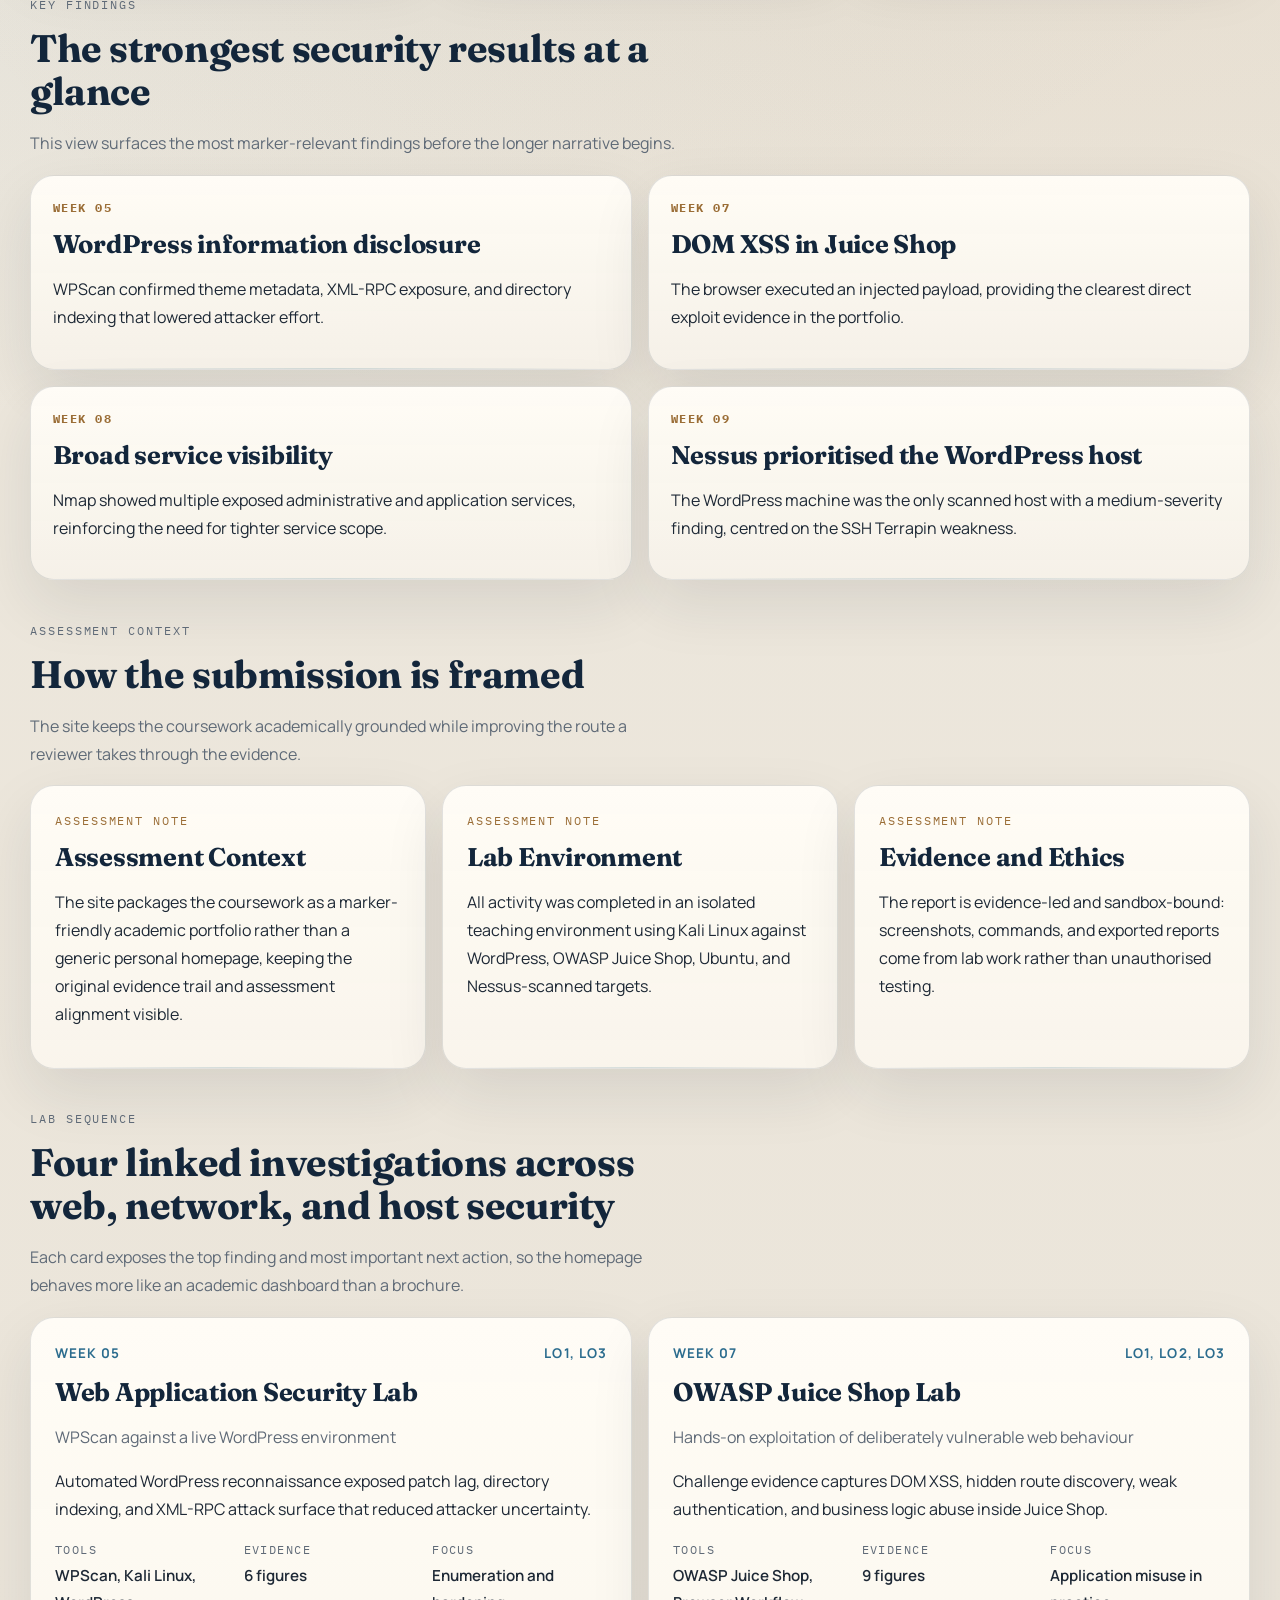
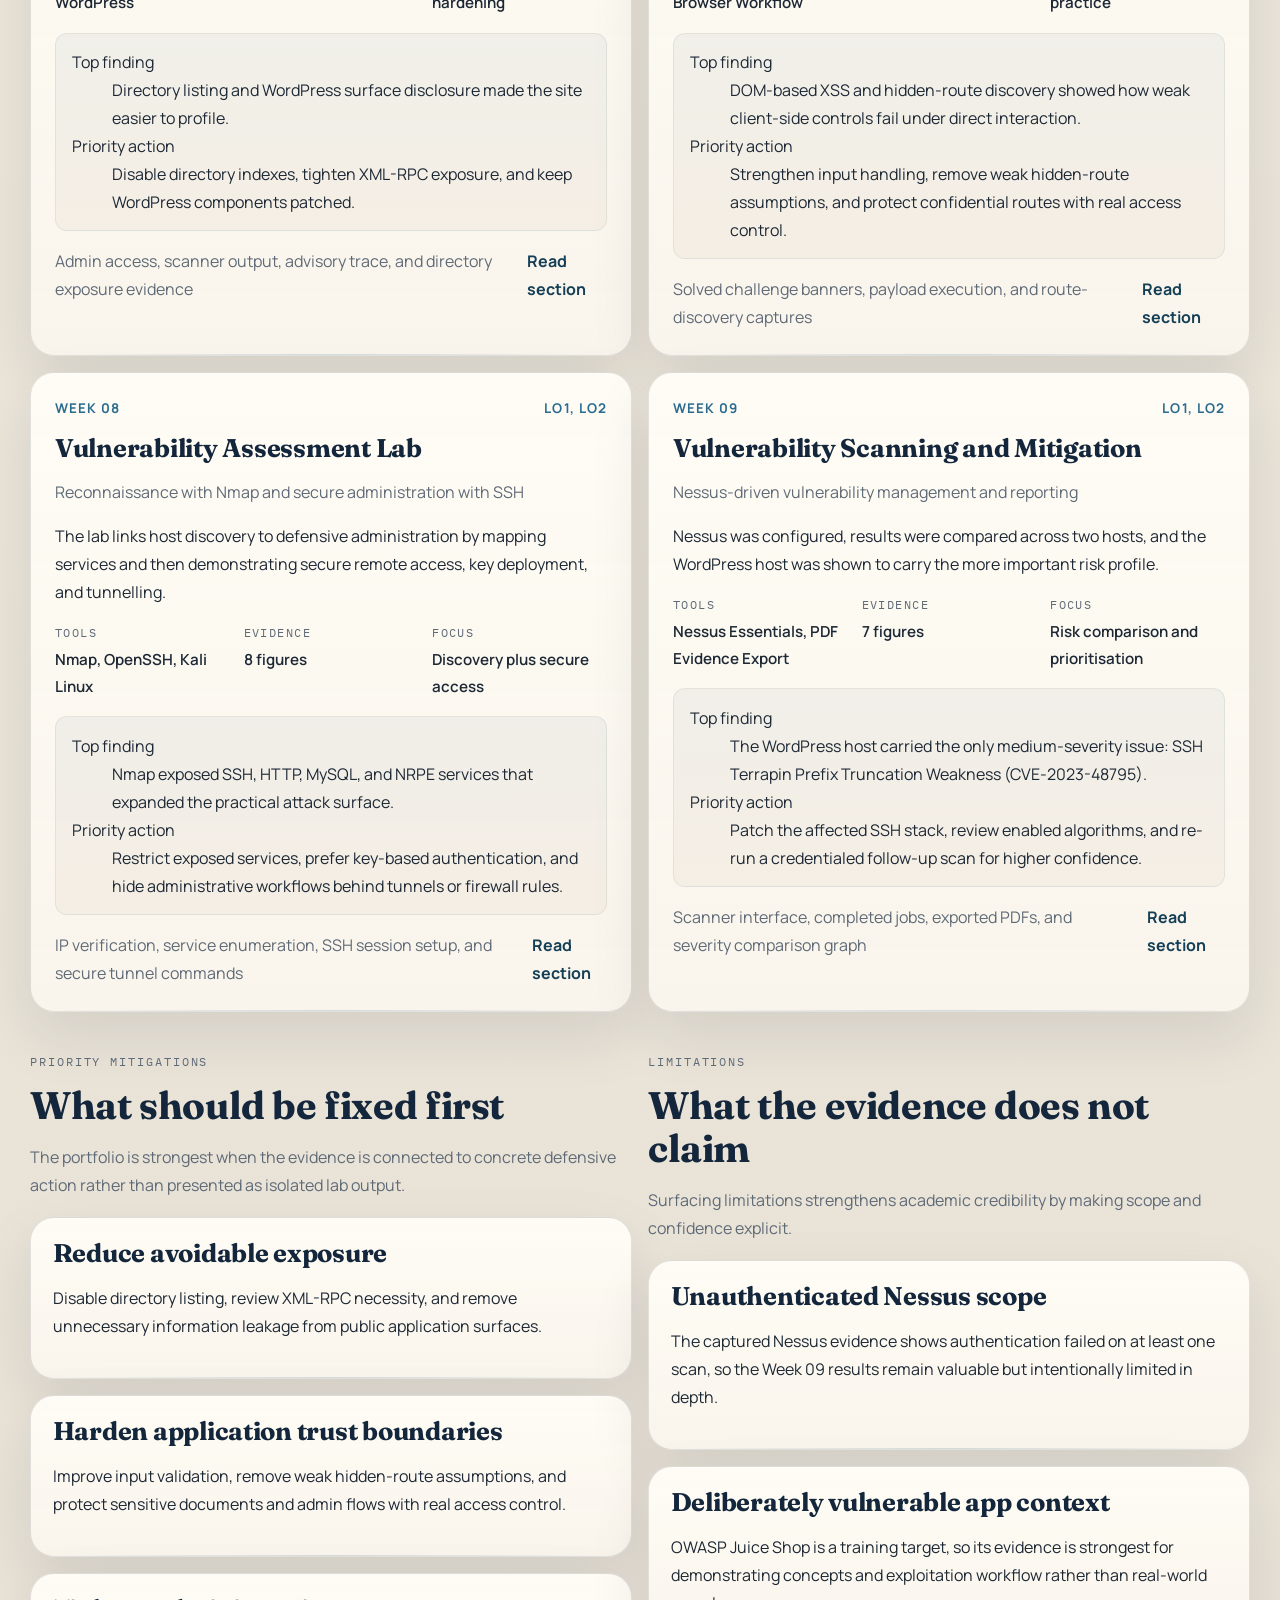
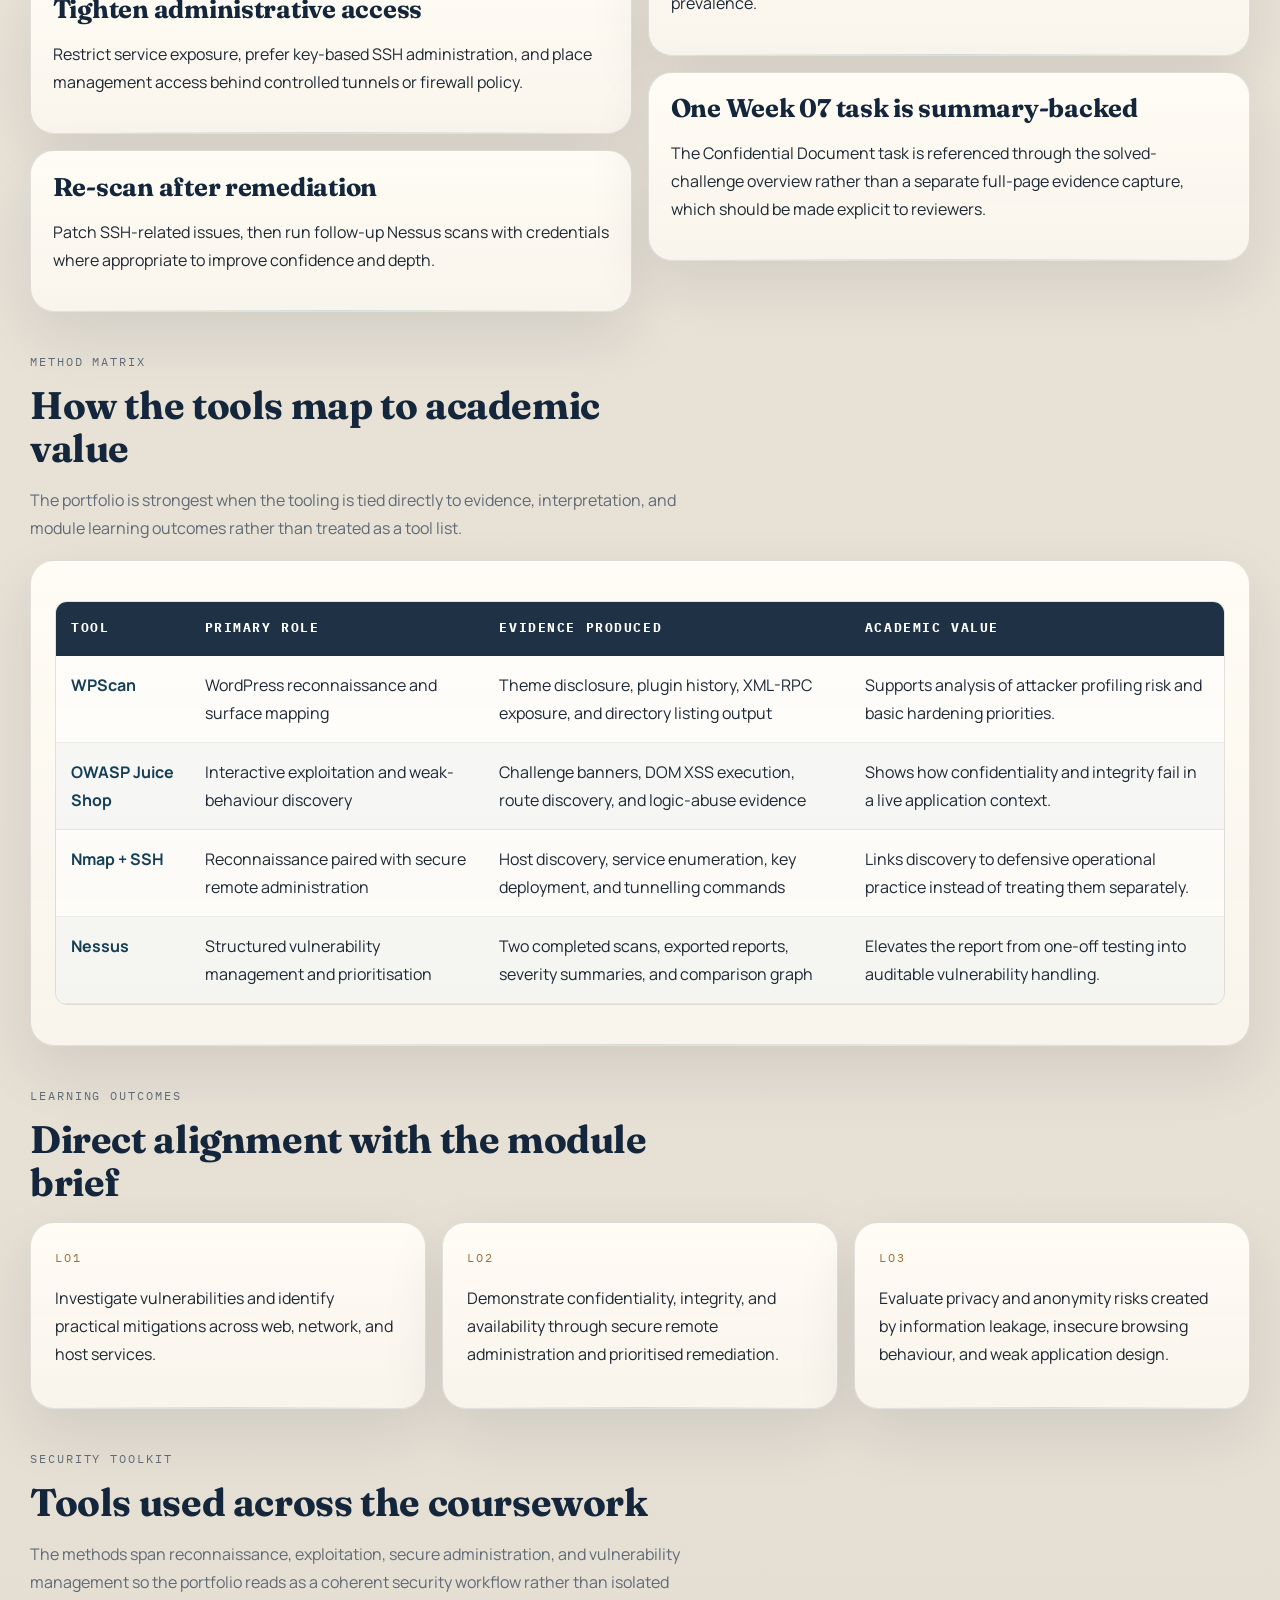
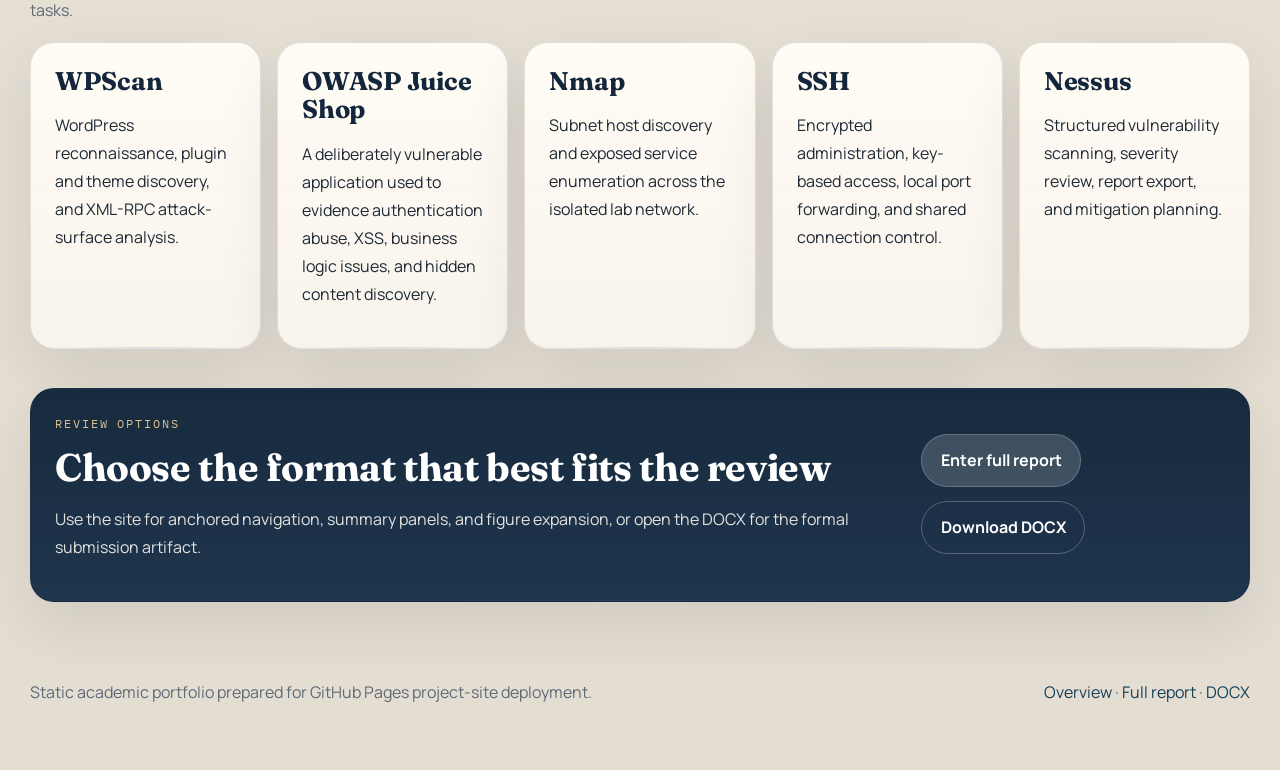
==== commit 2500bc75: "Switch submission download from PDF to DOCX" ====
--- a/index.html
+++ b/index.html
@@ -19,6 +19,7 @@
     <meta name="twitter:title" content="CMP-X305 Cyber Security Portfolio" />
     <meta name="twitter:description" content="An academic GitHub Pages portfolio for CMP-X305, presenting four cyber security labs with structured evidence, analysis, reflection, and downloadable submission material." />
     <meta name="twitter:image" content="https://who-sekhon.github.io/cyb/assets/img/week-09/figure-30-week-9-nessus-severity-comparison-graph.png" />
+    <script>document.documentElement.classList.add("js");</script>
     <link rel="stylesheet" href="assets/css/styles.css" />
   </head>
 
@@ -30,7 +31,7 @@
     <div class="site-shell">
       
     <header class="site-header">
-      <a class="brand" href="./">
+      <a class="brand" href="index.html">
         <span class="brand-mark">CYB</span>
         <span class="brand-text">
           <strong>CMP-X305</strong>
@@ -38,9 +39,9 @@
         </span>
       </a>
       <nav class="site-nav" aria-label="Primary">
-        <a href="./" aria-current="page">Overview</a>
-        <a href="report/">Full report</a>
-        <a href="assets/docs/cyb-report-fixed-v3.pdf">Submission PDF</a>
+        <a href="index.html" aria-current="page">Overview</a>
+        <a href="report/index.html">Full report</a>
+        <a href="assets/docs/cmp-x305-cybersecurity-portfolio-final.docx">Submission DOCX</a>
       </nav>
     </header>
 
@@ -52,14 +53,14 @@
             <p class="hero__lede">Across four practical labs, this site presents evidence-led coursework on reconnaissance, exploitation, secure administration, and vulnerability management in an isolated teaching environment.</p>
             <p class="hero__abstract">The strongest confirmed issues include WordPress information disclosure, DOM-based XSS in OWASP Juice Shop, exposed administrative service visibility, and a Nessus-identified SSH Terrapin weakness affecting the WordPress host. Each lab section pairs the captured evidence with analysis, limitations, and practical mitigation.</p>
             <div class="hero__actions">
-              <a class="button" href="report/">Open full report</a>
-              <a class="button button--secondary" href="assets/docs/cyb-report-fixed-v3.pdf">Download submission PDF</a>
+              <a class="button" href="report/index.html">Open full report</a>
+              <a class="button button--secondary" href="assets/docs/cmp-x305-cybersecurity-portfolio-final.docx">Download submission DOCX</a>
             </div>
             <ul class="hero-stats">
               <li><strong>4</strong><span>labs completed</span></li>
               <li><strong>30</strong><span>evidence figures</span></li>
               <li><strong>5</strong><span>core tools used</span></li>
-              <li><strong>1</strong><span>formal PDF submission</span></li>
+              <li><strong>1</strong><span>formal DOCX submission</span></li>
             </ul>
           </div>
           <aside class="hero__aside">
@@ -80,12 +81,12 @@
           </aside>
         </section>
 
-        <section class="section-block"><div class="section-heading" data-reveal><p class="section-kicker">Review route</p><h2>The quickest way to assess the submission</h2><p>Use the site as a structured review surface: start with the abstract, inspect week verdicts and figures, then open the PDF for the formal submission copy if needed.</p></div><div class="review-grid">
+        <section class="section-block"><div class="section-heading" data-reveal><p class="section-kicker">Review route</p><h2>The quickest way to assess the submission</h2><p>Use the site as a structured review surface: start with the abstract, inspect week verdicts and figures, then open the DOCX for the formal submission copy if needed.</p></div><div class="review-grid">
             <article class="review-card panel panel--paper" data-reveal>
               <p class="section-kicker">Review route</p>
               <h3>Start with the abstract</h3>
               <p>Use the homepage and report abstract for a quick view of the labs, strongest findings, and remediation priorities.</p>
-              <a class="text-link" href="report/#report-abstract">Read abstract</a>
+              <a class="text-link" href="report/index.html#report-abstract">Read abstract</a>
             </article>
 
 
@@ -93,15 +94,15 @@
               <p class="section-kicker">Review route</p>
               <h3>Inspect the full report</h3>
               <p>Each week keeps its original aim, method, evidence, findings, and reflection, with anchored navigation and expandable figures.</p>
-              <a class="text-link" href="report/">Open report</a>
+              <a class="text-link" href="report/index.html">Open report</a>
             </article>
 
 
             <article class="review-card panel panel--paper" data-reveal>
               <p class="section-kicker">Review route</p>
-              <h3>Cross-check the PDF</h3>
-              <p>The downloadable PDF remains the formal submission artifact for institutional review and record-keeping.</p>
-              <a class="text-link" href="assets/docs/cyb-report-fixed-v3.pdf">Open PDF</a>
+              <h3>Cross-check the DOCX</h3>
+              <p>The downloadable DOCX is the formal submission artifact for institutional review and record-keeping.</p>
+              <a class="text-link" href="assets/docs/cmp-x305-cybersecurity-portfolio-final.docx">Open DOCX</a>
             </article>
 </div></section>
 
@@ -176,7 +177,7 @@
               </div>
               <div class="card-footer">
                 <span>Admin access, scanner output, advisory trace, and directory exposure evidence</span>
-                <a class="text-link" href="report/#week-05">Read section</a>
+                <a class="text-link" href="report/index.html#week-05">Read section</a>
               </div>
             </article>
 
@@ -200,7 +201,7 @@
               </div>
               <div class="card-footer">
                 <span>Solved challenge banners, payload execution, and route-discovery captures</span>
-                <a class="text-link" href="report/#week-07">Read section</a>
+                <a class="text-link" href="report/index.html#week-07">Read section</a>
               </div>
             </article>
 
@@ -224,7 +225,7 @@
               </div>
               <div class="card-footer">
                 <span>IP verification, service enumeration, SSH session setup, and secure tunnel commands</span>
-                <a class="text-link" href="report/#week-08">Read section</a>
+                <a class="text-link" href="report/index.html#week-08">Read section</a>
               </div>
             </article>
 
@@ -248,7 +249,7 @@
               </div>
               <div class="card-footer">
                 <span>Scanner interface, completed jobs, exported PDFs, and severity comparison graph</span>
-                <a class="text-link" href="report/#week-09">Read section</a>
+                <a class="text-link" href="report/index.html#week-09">Read section</a>
               </div>
             </article>
 </div></section>
@@ -346,12 +347,12 @@
             </article>
 </div></section>
 
-        <section class="section-block"><div class="cta-panel panel panel--navy" data-reveal><div><p class="section-kicker">Review options</p><h2>Choose the format that best fits the review</h2><p>Use the site for anchored navigation, summary panels, and figure expansion, or open the PDF for the formal submission artifact.</p></div><div class="cta-actions"><a class="button button--light" href="report/">Enter full report</a><a class="button button--ghost-light" href="assets/docs/cyb-report-fixed-v3.pdf">Download PDF</a></div></div></section>
+        <section class="section-block"><div class="cta-panel panel panel--navy" data-reveal><div><p class="section-kicker">Review options</p><h2>Choose the format that best fits the review</h2><p>Use the site for anchored navigation, summary panels, and figure expansion, or open the DOCX for the formal submission artifact.</p></div><div class="cta-actions"><a class="button button--light" href="report/index.html">Enter full report</a><a class="button button--ghost-light" href="assets/docs/cmp-x305-cybersecurity-portfolio-final.docx">Download DOCX</a></div></div></section>
       </main>
       
     <footer class="site-footer">
       <p>Static academic portfolio prepared for GitHub Pages project-site deployment.</p>
-      <p><a href="./">Overview</a> · <a href="report/">Full report</a> · <a href="assets/docs/cyb-report-fixed-v3.pdf">PDF</a></p>
+      <p><a href="index.html">Overview</a> · <a href="report/index.html">Full report</a> · <a href="assets/docs/cmp-x305-cybersecurity-portfolio-final.docx">DOCX</a></p>
     </footer>
 
     </div>
--- a/assets/css/styles.css
+++ b/assets/css/styles.css
@@ -1089,14 +1089,25 @@
 }
 
 [data-reveal] {
+  opacity: 1;
+  transform: none;
+}
+
+.js .page-home [data-reveal] {
   opacity: 0;
   transform: translateY(18px);
   transition: opacity 0.65s ease, transform 0.65s ease;
 }
 
-[data-reveal].is-visible {
+.js .page-home [data-reveal].is-visible {
   opacity: 1;
   transform: translateY(0);
+}
+
+.page-report [data-reveal] {
+  opacity: 1 !important;
+  transform: none !important;
+  transition: none !important;
 }
 
 @media (prefers-reduced-motion: reduce) {
@@ -1183,9 +1194,40 @@
     grid-template-columns: 1fr;
   }
 
+  .hero-stats {
+    grid-template-columns: repeat(2, minmax(0, 1fr));
+  }
+
   .button,
   .button--block {
     width: 100%;
+  }
+
+  .hero__aside .hero-visual {
+    order: 1;
+  }
+
+  .hero__aside .aside-card:first-child {
+    order: 2;
+  }
+
+  .report-main {
+    order: 1;
+  }
+
+  .report-sidebar {
+    order: 2;
+    width: 100%;
+  }
+
+  .report-sidebar .toc-list {
+    display: grid;
+    grid-template-columns: repeat(2, minmax(0, 1fr));
+    gap: 0.4rem 0.9rem;
+  }
+
+  .report-sidebar .toc-list li + li {
+    margin-top: 0;
   }
 
   .report-summary__stack,
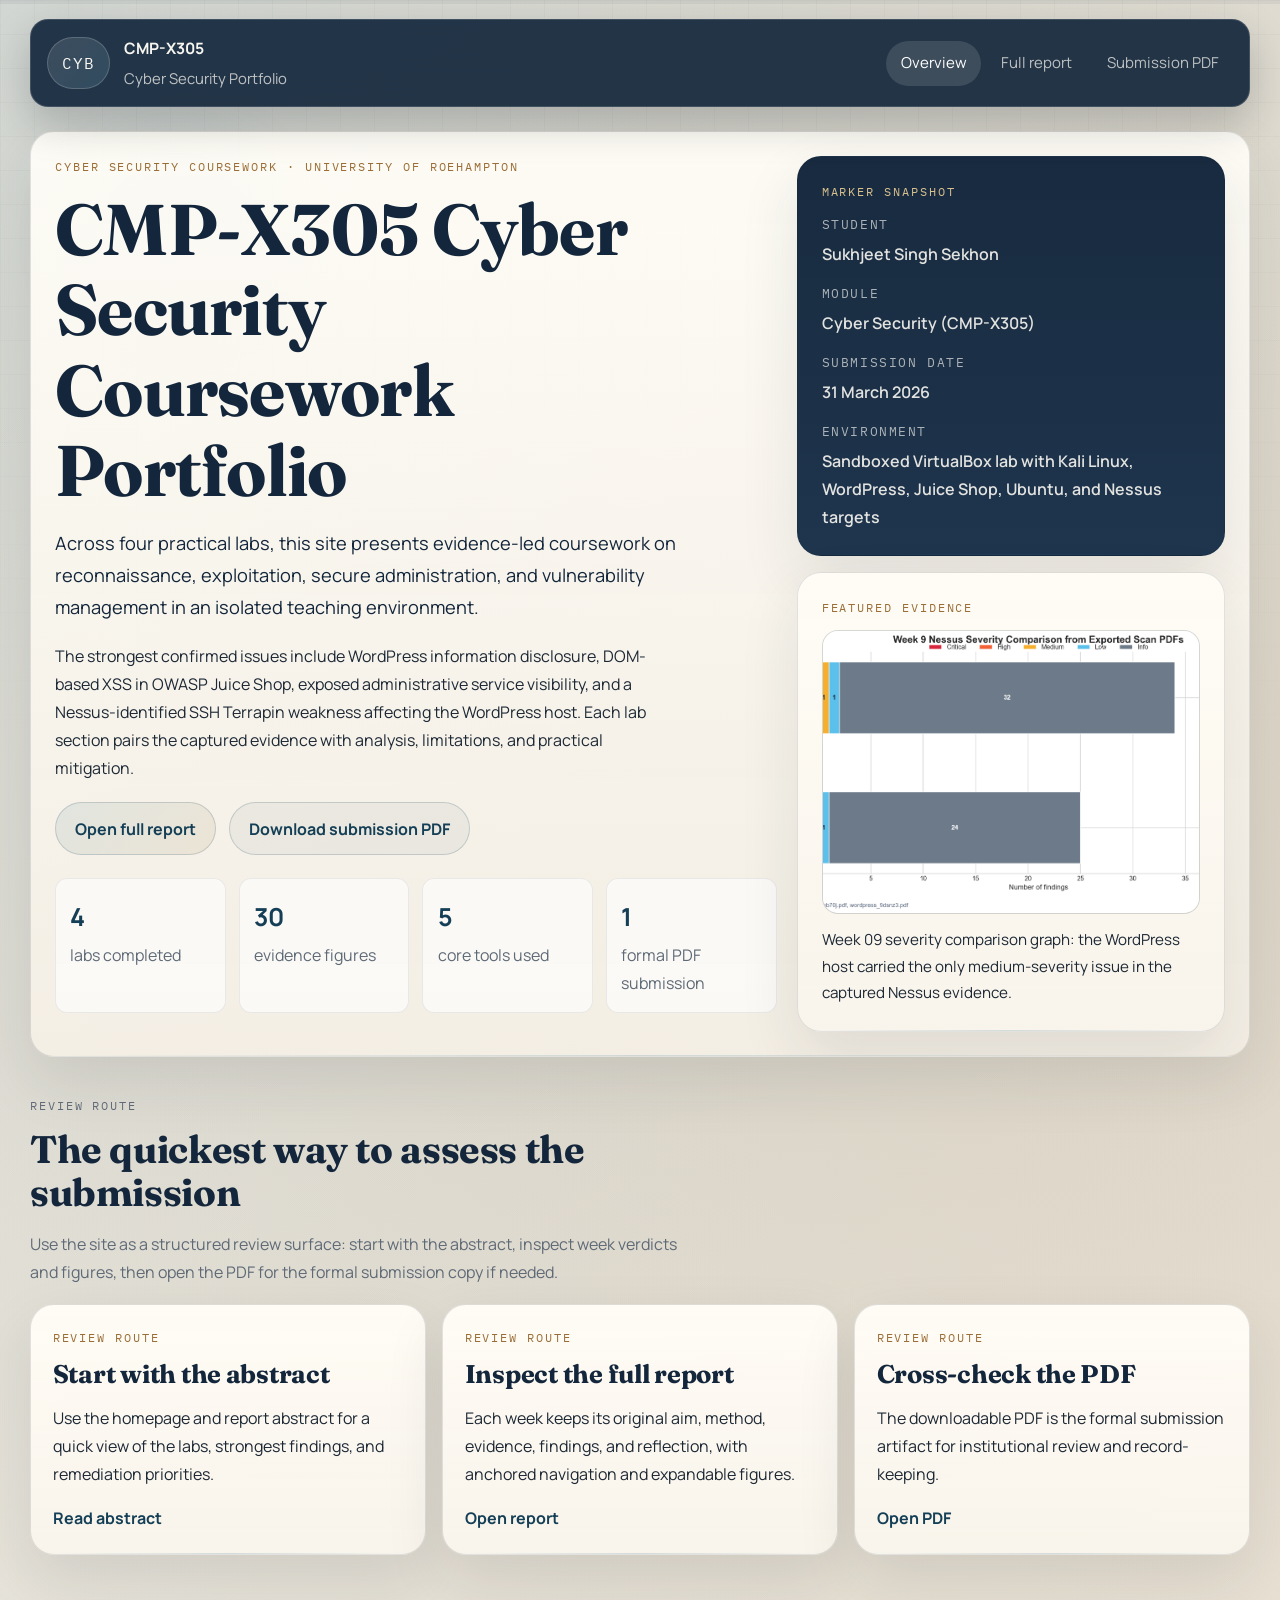
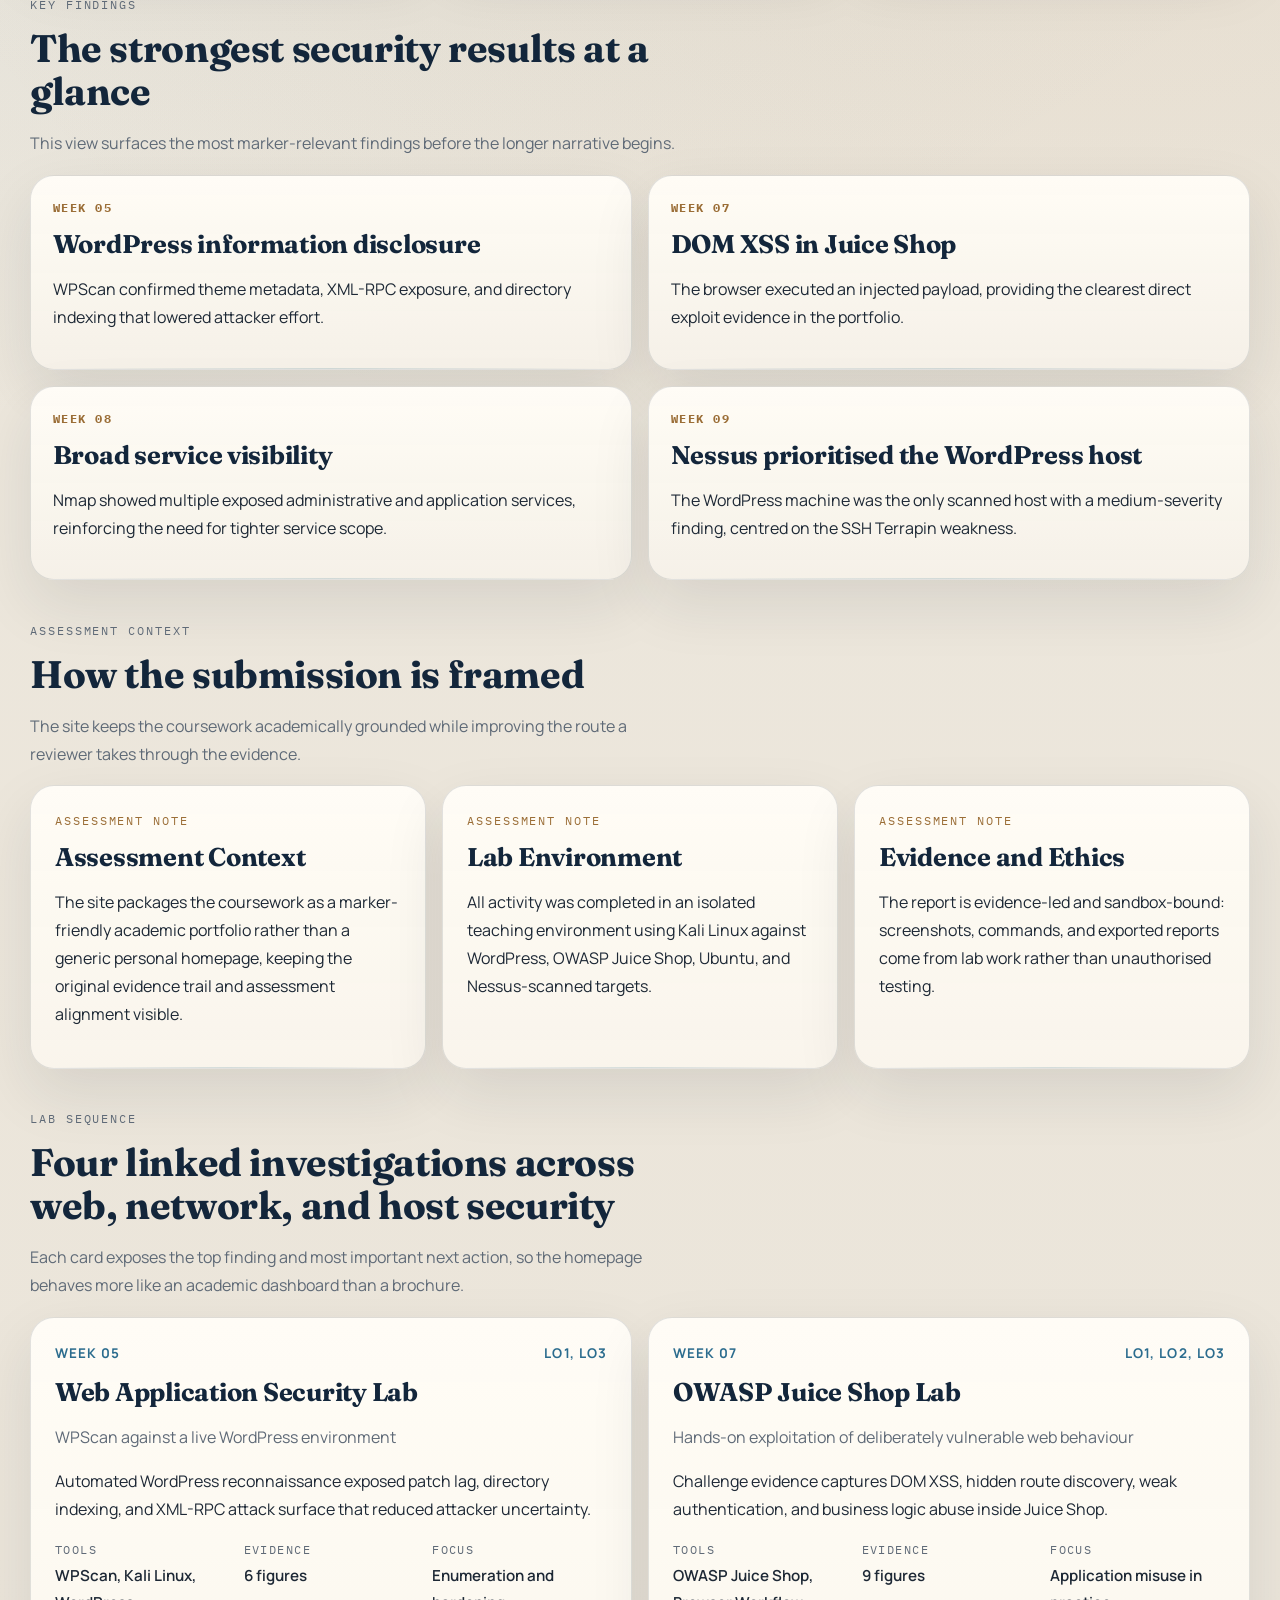
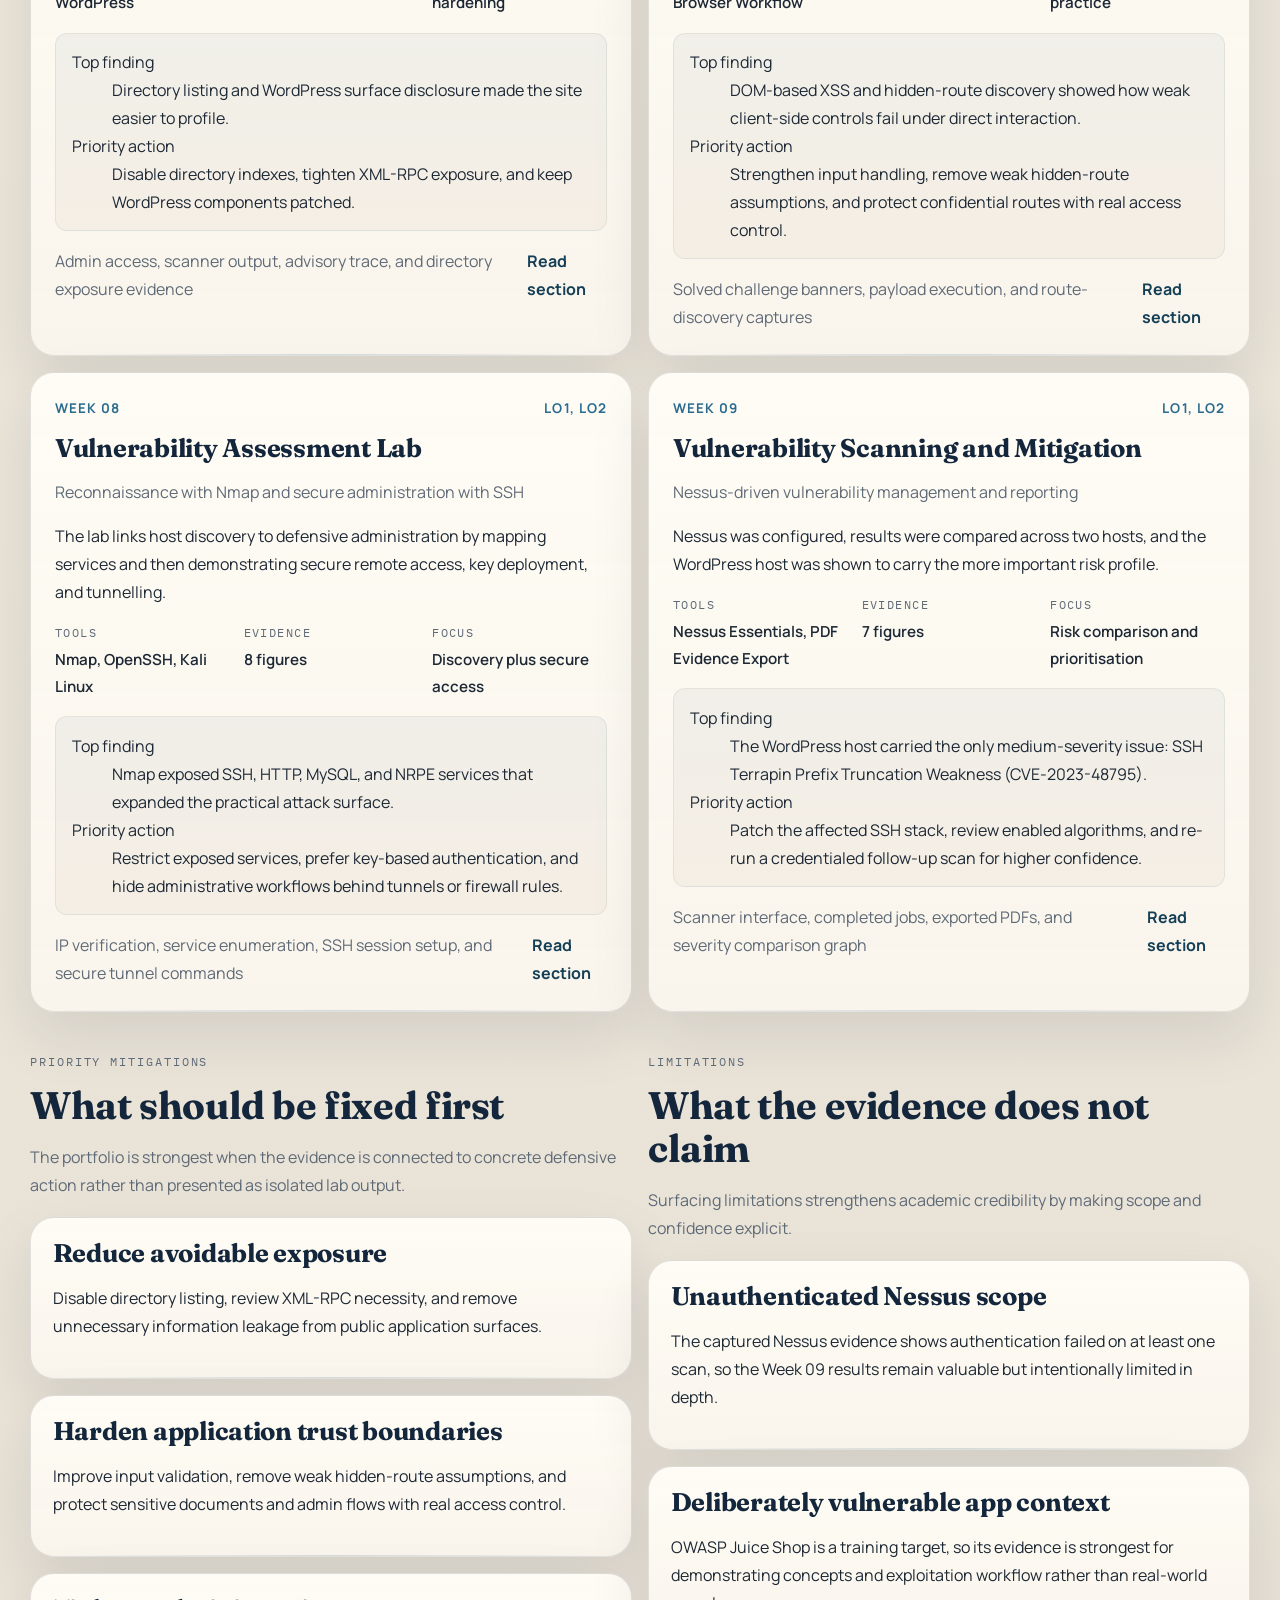
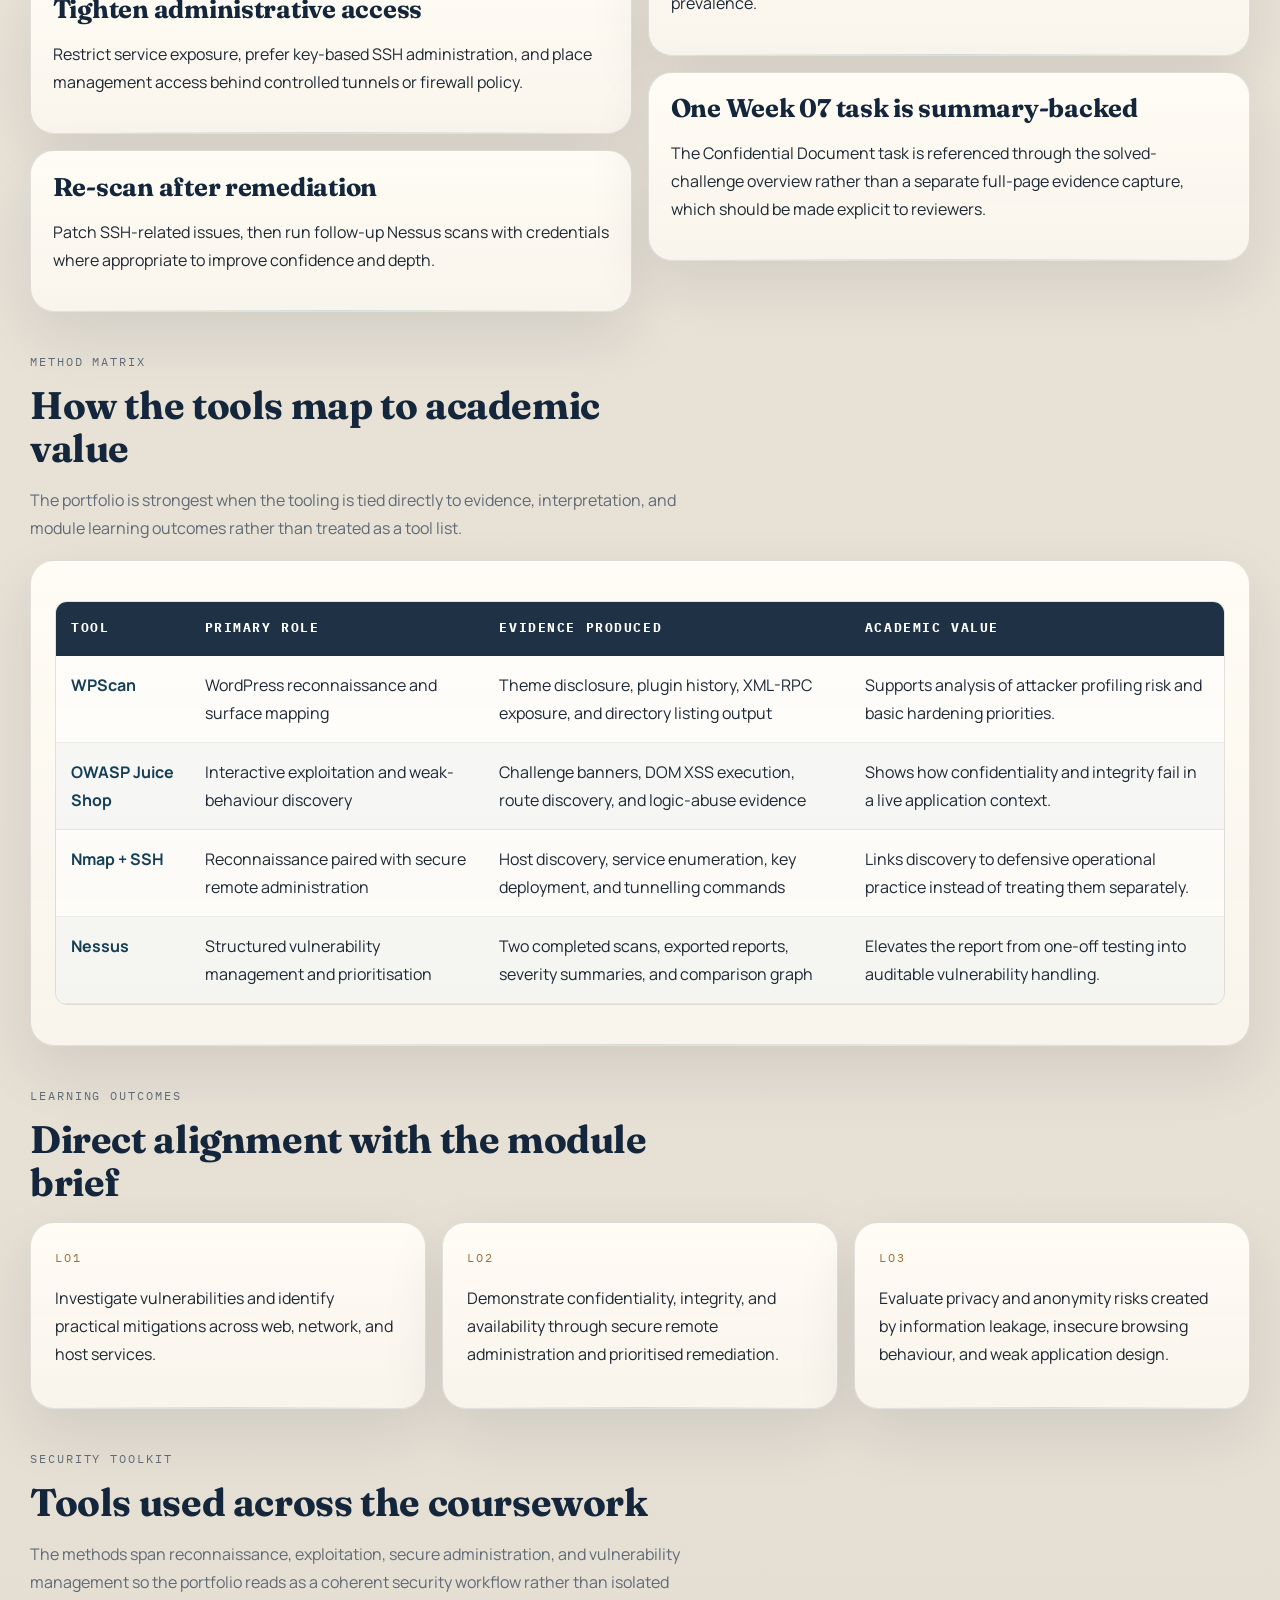
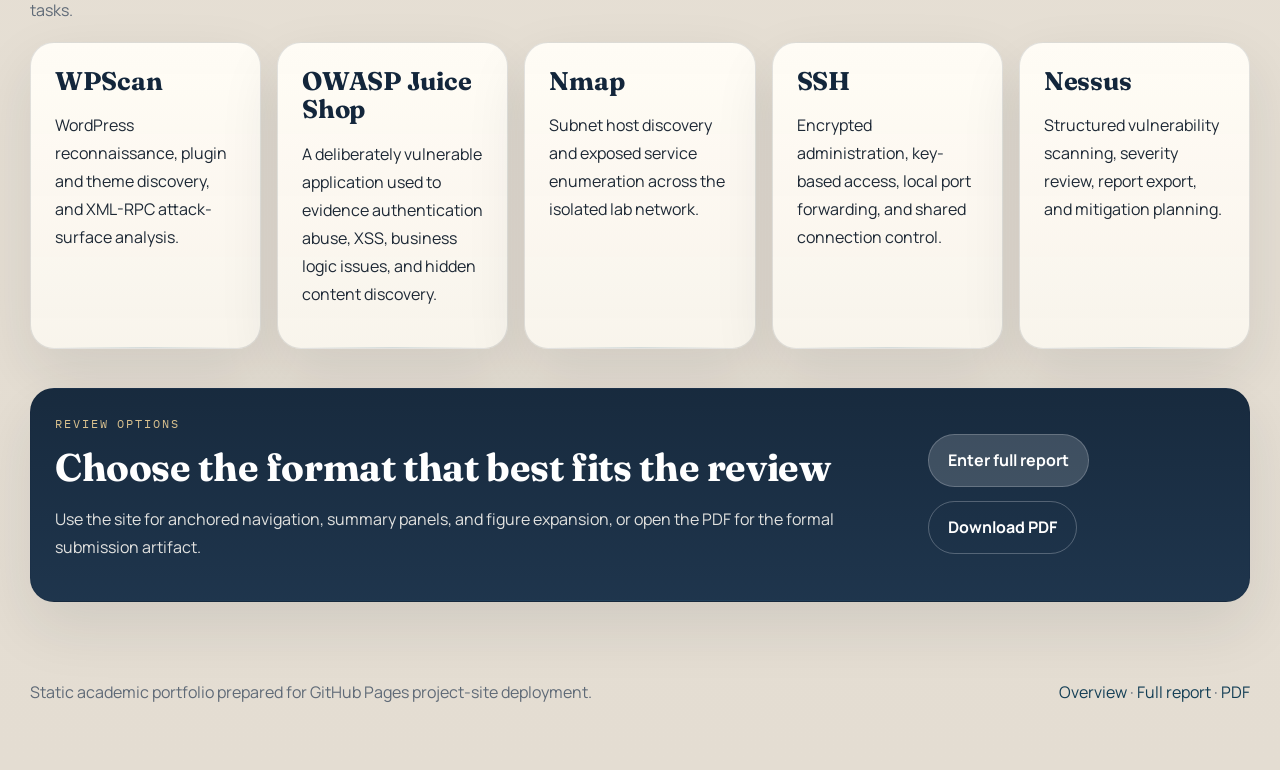
==== commit bdf4e052: "Use exact formatted submission PDF" ====
--- a/index.html
+++ b/index.html
@@ -41,7 +41,7 @@
       <nav class="site-nav" aria-label="Primary">
         <a href="index.html" aria-current="page">Overview</a>
         <a href="report/index.html">Full report</a>
-        <a href="assets/docs/cmp-x305-cybersecurity-portfolio-final.docx">Submission DOCX</a>
+        <a href="assets/docs/coursework-portfolio-1-formatted.pdf">Submission PDF</a>
       </nav>
     </header>
 
@@ -54,13 +54,13 @@
             <p class="hero__abstract">The strongest confirmed issues include WordPress information disclosure, DOM-based XSS in OWASP Juice Shop, exposed administrative service visibility, and a Nessus-identified SSH Terrapin weakness affecting the WordPress host. Each lab section pairs the captured evidence with analysis, limitations, and practical mitigation.</p>
             <div class="hero__actions">
               <a class="button" href="report/index.html">Open full report</a>
-              <a class="button button--secondary" href="assets/docs/cmp-x305-cybersecurity-portfolio-final.docx">Download submission DOCX</a>
+              <a class="button button--secondary" href="assets/docs/coursework-portfolio-1-formatted.pdf">Download submission PDF</a>
             </div>
             <ul class="hero-stats">
               <li><strong>4</strong><span>labs completed</span></li>
               <li><strong>30</strong><span>evidence figures</span></li>
               <li><strong>5</strong><span>core tools used</span></li>
-              <li><strong>1</strong><span>formal DOCX submission</span></li>
+              <li><strong>1</strong><span>formal PDF submission</span></li>
             </ul>
           </div>
           <aside class="hero__aside">
@@ -81,7 +81,7 @@
           </aside>
         </section>
 
-        <section class="section-block"><div class="section-heading" data-reveal><p class="section-kicker">Review route</p><h2>The quickest way to assess the submission</h2><p>Use the site as a structured review surface: start with the abstract, inspect week verdicts and figures, then open the DOCX for the formal submission copy if needed.</p></div><div class="review-grid">
+        <section class="section-block"><div class="section-heading" data-reveal><p class="section-kicker">Review route</p><h2>The quickest way to assess the submission</h2><p>Use the site as a structured review surface: start with the abstract, inspect week verdicts and figures, then open the PDF for the formal submission copy if needed.</p></div><div class="review-grid">
             <article class="review-card panel panel--paper" data-reveal>
               <p class="section-kicker">Review route</p>
               <h3>Start with the abstract</h3>
@@ -100,9 +100,9 @@
 
             <article class="review-card panel panel--paper" data-reveal>
               <p class="section-kicker">Review route</p>
-              <h3>Cross-check the DOCX</h3>
-              <p>The downloadable DOCX is the formal submission artifact for institutional review and record-keeping.</p>
-              <a class="text-link" href="assets/docs/cmp-x305-cybersecurity-portfolio-final.docx">Open DOCX</a>
+              <h3>Cross-check the PDF</h3>
+              <p>The downloadable PDF is the formal submission artifact for institutional review and record-keeping.</p>
+              <a class="text-link" href="assets/docs/coursework-portfolio-1-formatted.pdf">Open PDF</a>
             </article>
 </div></section>
 
@@ -347,12 +347,12 @@
             </article>
 </div></section>
 
-        <section class="section-block"><div class="cta-panel panel panel--navy" data-reveal><div><p class="section-kicker">Review options</p><h2>Choose the format that best fits the review</h2><p>Use the site for anchored navigation, summary panels, and figure expansion, or open the DOCX for the formal submission artifact.</p></div><div class="cta-actions"><a class="button button--light" href="report/index.html">Enter full report</a><a class="button button--ghost-light" href="assets/docs/cmp-x305-cybersecurity-portfolio-final.docx">Download DOCX</a></div></div></section>
+        <section class="section-block"><div class="cta-panel panel panel--navy" data-reveal><div><p class="section-kicker">Review options</p><h2>Choose the format that best fits the review</h2><p>Use the site for anchored navigation, summary panels, and figure expansion, or open the PDF for the formal submission artifact.</p></div><div class="cta-actions"><a class="button button--light" href="report/index.html">Enter full report</a><a class="button button--ghost-light" href="assets/docs/coursework-portfolio-1-formatted.pdf">Download PDF</a></div></div></section>
       </main>
       
     <footer class="site-footer">
       <p>Static academic portfolio prepared for GitHub Pages project-site deployment.</p>
-      <p><a href="index.html">Overview</a> · <a href="report/index.html">Full report</a> · <a href="assets/docs/cmp-x305-cybersecurity-portfolio-final.docx">DOCX</a></p>
+      <p><a href="index.html">Overview</a> · <a href="report/index.html">Full report</a> · <a href="assets/docs/coursework-portfolio-1-formatted.pdf">PDF</a></p>
     </footer>
 
     </div>
